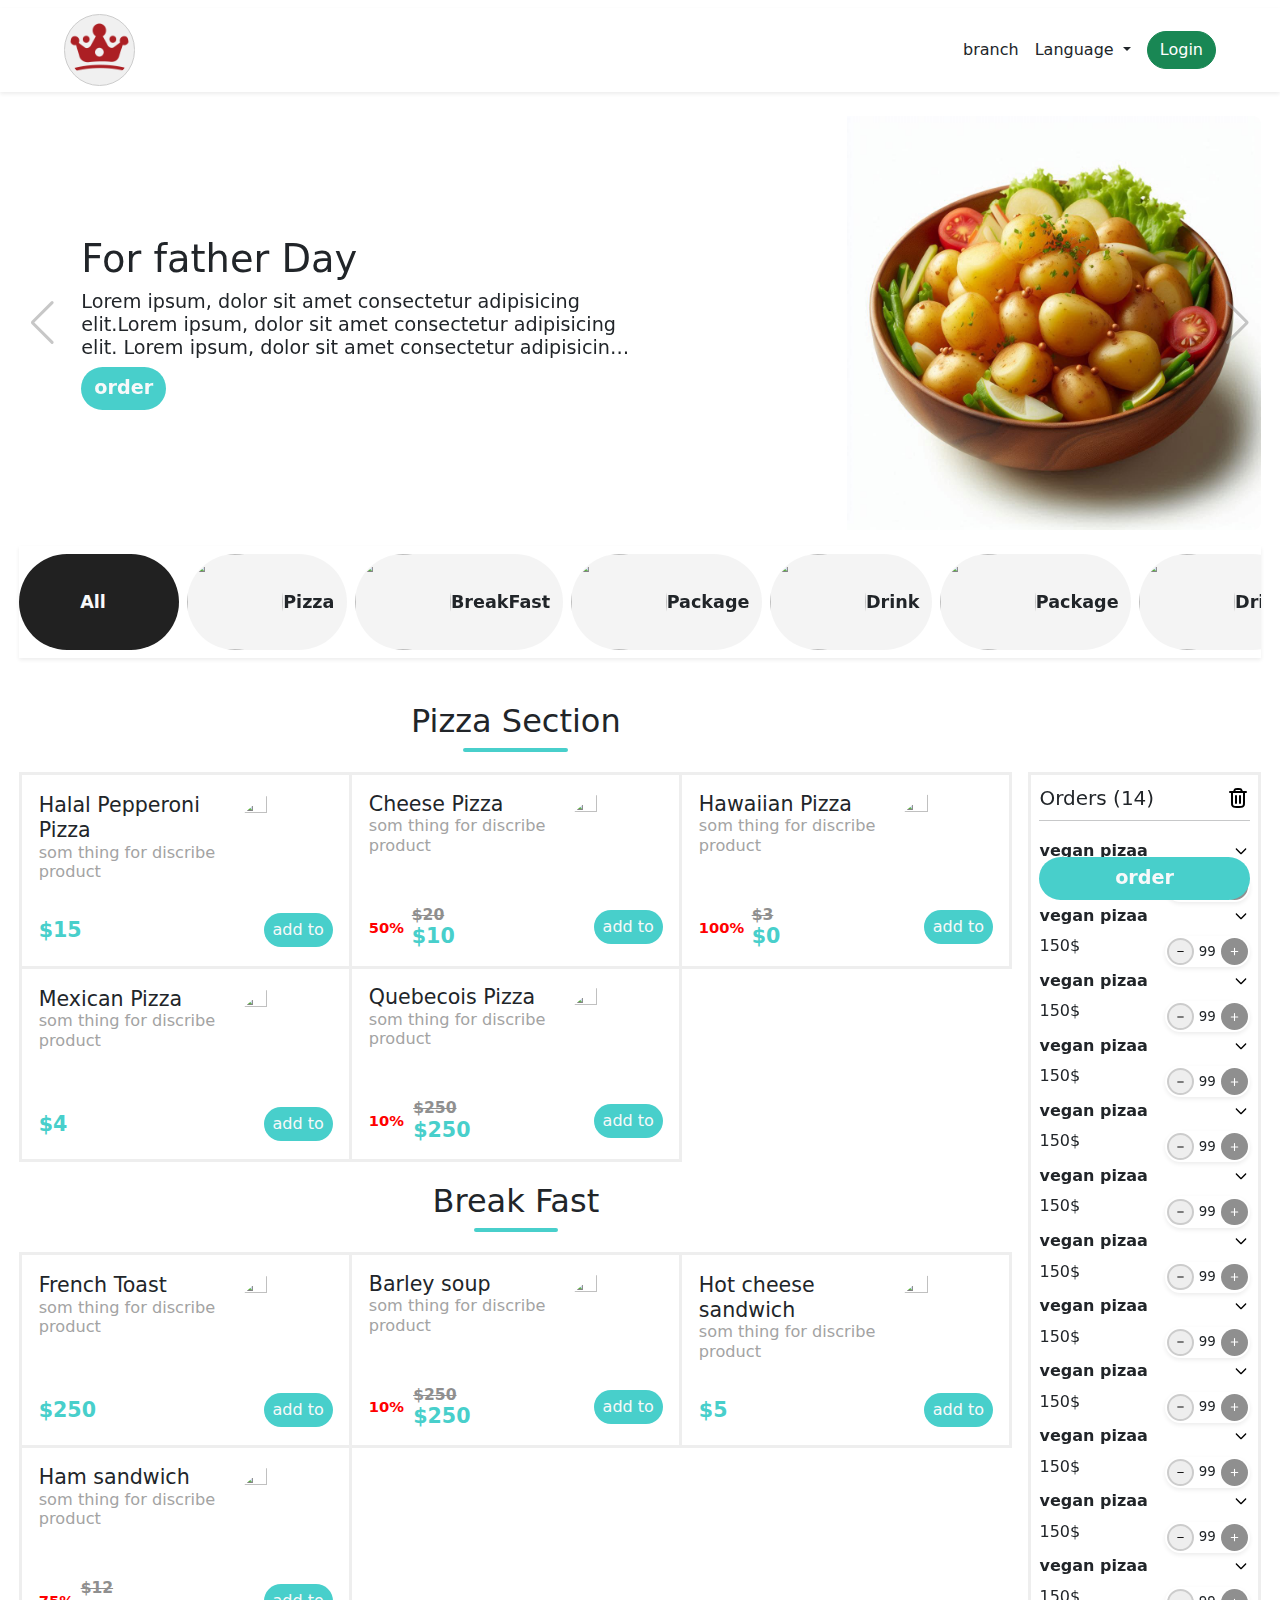
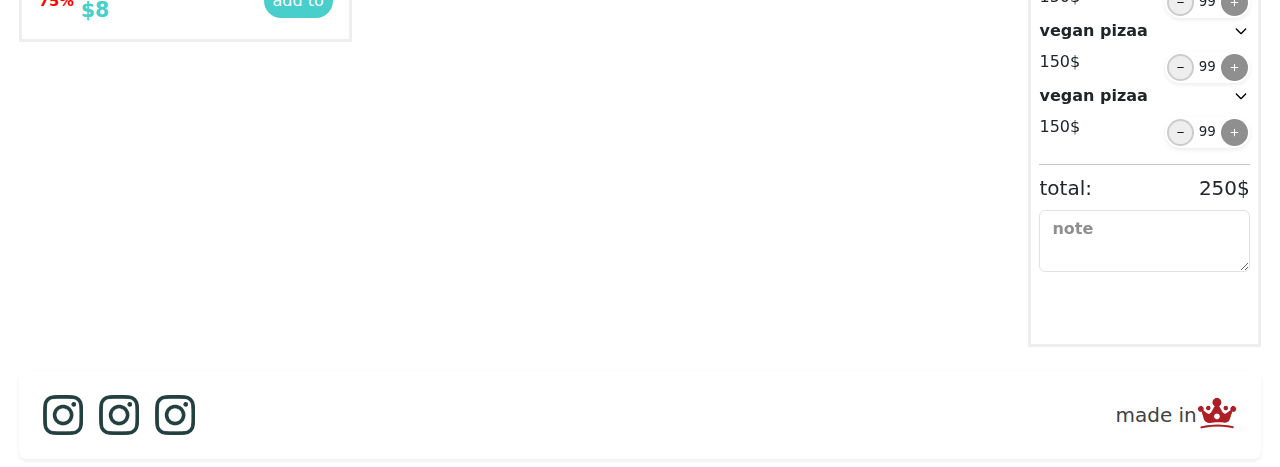
==== work space/website/home.html @ a905da54 "first commit" ====
<!DOCTYPE html>
<html lang="en">

<head>
  <meta charset="UTF-8">
  <meta name="viewport" content="width=device-width, initial-scale=1.0">
  <title>home</title>
  <link rel="stylesheet" href="../../asset/plugin/Bootstrap/bootstrap.css">
  <link rel="stylesheet" href="../../asset/plugin/swiper/swiper.css">
  <link rel="stylesheet" href="../../asset/style/general.css">
  <link rel="stylesheet" href="../../asset/style/website/home.css">
  <style>
  </style>
</head>

<body class="position-relative">
  <header id="navbar">
    <nav class="w-100 navbar   ">
      <div class="w-100 shadow-sm h-100 d-flex align-items-center justify-content-between navberpc ">
        <div class="d-flex align-items-center h-100 navControl">
          <div class="hamburger-btn h-100 pointer  align-items-center ">
            <svg viewBox="0 0 24 24" fill="none" xmlns="http://www.w3.org/2000/svg">
              <g id="Menu / Hamburger_MD">
                <path id="Vector" d="M5 17H19M5 12H19M5 7H19" stroke="#000000" stroke-width="2" stroke-linecap="round"
                  stroke-linejoin="round" />
              </g>
            </svg>
          </div>
          <div class="navLogo d-flex align-items-center ">
            <img src="../../asset/img/general/logoPng.png" alt="" class="pill h-100  p-1  pointer">
          </div>
        </div>
        <div class="nav-items d-flex align-items-center gap-3 ">
          <ul class="d-flex list-unstyled gap-3 p-0 m-0 nav-item-none-sm">
            <li class="pointer">branch</li>
            <div class="dropdown show">
              <a class="dropdown-toggle text-dark text-decoration-none" role="button" id="dropdownMenuLink"
                data-bs-toggle="dropdown" aria-haspopup="true" aria-expanded="false">
                Language
              </a>

              <div class="dropdown-menu dropdown-menu-end" aria-labelledby="dropdownMenuLink">
                <a class="dropdown-item" href="#">Action</a>
                <a class="dropdown-item" href="#">Another action</a>
                <a class="dropdown-item" href="#">Something else here</a>
              </div>
            </div>
          </ul>
          <ul class="d-flex list-unstyled gap-1 p-0 m-0 navlogin">
            <!-- <li class="btn btn-secondary">Login</li> -->
            <a href="Login.html" class="btn btn-success">Login</a>
          </ul>
        </div>
      </div>
      <div class="navbarMobileContainer ">

        <div class="navbarMobile px-3 pt-2">
          <div class="w-100 d-flex justify-content-between align-items-center">
            <h1 class="navbar-brand m-0">
              Kingweb
            </h1>
            <svg class="closeNavbarBtn" viewBox="0 0 1024 1024" xmlns="http://www.w3.org/2000/svg">
              <path fill="#000000"
                d="M195.2 195.2a64 64 0 0 1 90.496 0L512 421.504 738.304 195.2a64 64 0 0 1 90.496 90.496L602.496 512 828.8 738.304a64 64 0 0 1-90.496 90.496L512 602.496 285.696 828.8a64 64 0 0 1-90.496-90.496L421.504 512 195.2 285.696a64 64 0 0 1 0-90.496z" />
            </svg>
          </div>
          <ul class="list-group list-group-flush mt-4">
            <li class="list-group-item ps-0">Cras justo odio</li>
            <li class="list-group-item ps-0">Dapibus ac facilisis in</li>
            <li class="list-group-item ps-0">Morbi leo risus</li>
            <li class="list-group-item ps-0">Porta ac consectetur ac</li>
            <li class="list-group-item ps-0">Vestibulum at eros</li>
          </ul>
        </div>

      </div>
    </nav>
  </header>
  <div class="web-container">
    <div id="DeleteAllItem" class="modal fade DeleteAllItem " id="" tabindex="-1" role="dialog"
    aria-labelledby="exampleModalCenterTitle" aria-hidden="true">
    <div class="modal-dialog modal-dialog-centered" role="document">
      <div class="modal-content">
        <div class="modal-header">
          <h5 class="modal-title" id="exampleModalLongTitle">All item will delete</h5>

        </div>
        <div class="modal-body">
          there is no way to have item againe
        </div>
        <div class="modal-footer">
          <button type="button" class="btn btn-secondary cansel-BTn" data-bs-dismiss="modal">Close</button>
          <button type="button" class="btn btn-primary do-action-Btn">delete All</button>
        </div>
      </div>
    </div>
  </div>
  <div class="btn btn-main-color open-order text-light bold"   data-bs-toggle="collapse" data-bs-target="#orders-container" aria-expanded="false" aria-controls="orders-container">go to order</div>
  <section class="">
    <div class="swiper carousel-swiper mt-2 rounded-3 py-2 d-flex align-items-stretch" section-name="0">
      <div class="swiper-wrapper  align-items-center " >
        <div class="swiper-slide carousel-element d-flex justify-content-between rounded-3 overflow-hidden">
          <div class="w-50  fit-content my-auto carousel-info ">
            <h3 class="">For father Day</h3>
            <h5>Lorem ipsum, dolor sit amet consectetur adipisicing elit.Lorem ipsum, dolor sit amet consectetur adipisicing elit.
              Lorem ipsum, dolor sit amet consectetur adipisicing elit.
              Lorem ipsum, dolor sit amet consectetur adipisicing elit.
            </h5>
            <a href="#" class="btn btn-main-color text-light bold " style="border-radius: 100vw;">order</a>
          </div>
            <img src="../../asset/img/food/2.jfif" alt="" class="h-100 object-fit-cover ratio-1-1">
        </div>
        <div class="swiper-slide carousel-element rounded-3 overflow-hidden ">
          <a href="#" class="h-100 w-100">
            <img src="https://www.mcdonalds.com/content/dam/sites/de/nfl/feature-callout/20220825_NEU_FeatureCallout_McCafe_Praemien_sichern_1148x498.jpg" alt="" class="w-100 h-100 object-fit-cover">
          </a>
        </div>
        <div class="swiper-slide carousel-element rounded-3 overflow-hidden ">
          <a href="#" class="h-100 w-100">
            <img src="https://www.mcdonalds.com/content/dam/sites/de/nfl/feature-callout/20230330_McC_SH_FeatureCallout_Restaurant_1148x498.jpg" alt="" class="w-100 h-100 object-fit-cover">
          </a>
        </div>
    </div>
    <div class="swiper-button-prev"></div>
    <div class="swiper-button-next"></div>

    </div>
  </section>

  <section class="categury-swiper-container position-sticky top-0 shadow-sm">
    <div class="swiper categury-swiper mt-2 rounded-3 py-2 d-flex align-items-stretch">

      <div class="swiper-wrapper  align-items-center gap-2   " >
        
        <div class="swiper-slide all-cat cat-item d-flex align-items-center ">
          <a class="text-light" onclick="scrollToElement('#pizza-part')">All </a>
        </div>
        <div class="swiper-slide cat-item d-flex align-items-center " >
          <div class="cat-img  overflow-hidden ">
            <img src="https://lapetitepause.ca/media/Pizza.jpg" class="w-100 h-100 object-fit-cover" alt="">
          </div>
          <a class="fit-content-W" onclick="scrollToElement('#pizza-part')">Pizza</a>
        </div>
        <div class="swiper-slide cat-item d-flex align-items-center " >
          <div class="cat-img  overflow-hidden ">
            <img src="https://lapetitepause.ca/media/72f38a02-b83c-4ef0-95e5-4c0745d17cef.png" class="w-100 h-100 object-fit-cover" alt="">
          </div>
          <a class="fit-content-W" onclick="scrollToElement('#pizza-part')">BreakFast </a>
        </div>
        <div class="swiper-slide cat-item d-flex align-items-center " >
          <div class="cat-img  overflow-hidden ">
            <img src="https://lapetitepause.ca/media/bb929a41-d921-4ede-a1ca-5977ff70d71e.jpg" class="w-100 h-100 object-fit-cover" alt="">
          </div>
          <a class="fit-content-W" onclick="scrollToElement('#pizza-part')">Package</a>
        </div>
      <div class="swiper-slide cat-item d-flex align-items-center " >
        <div class="cat-img  overflow-hidden ">
          <img src="https://lapetitepause.ca/media/72f38a02-b83c-4ef0-95e5-4c0745d17cef.png" class="w-100 h-100 object-fit-cover" alt="">
        </div>
        <a class="fit-content-W" onclick="scrollToElement('#pizza-part')">Drink</a>
      </div>
      <div class="swiper-slide cat-item d-flex align-items-center " >
        <div class="cat-img  overflow-hidden ">
          <img src="https://lapetitepause.ca/media/bb929a41-d921-4ede-a1ca-5977ff70d71e.jpg" class="w-100 h-100 object-fit-cover" alt="">
        </div>
        <a class="fit-content-W" onclick="scrollToElement('#pizza-part')">Package</a>
      </div>

      <div class="swiper-slide cat-item d-flex align-items-center " >
        <div class="cat-img  overflow-hidden ">
          <img src="https://lapetitepause.ca/media/72f38a02-b83c-4ef0-95e5-4c0745d17cef.png" class="w-100 h-100 object-fit-cover" alt="">
        </div>
        <a class="fit-content-W" onclick="scrollToElement('#pizza-part')">Drink</a>
      </div>
      <div class="swiper-slide cat-item d-flex align-items-center " >
        <div class="cat-img  overflow-hidden ">
          <img src="https://lapetitepause.ca/media/bb929a41-d921-4ede-a1ca-5977ff70d71e.jpg" class="w-100 h-100 object-fit-cover" alt="">
        </div>
        <a class="fit-content-W" onclick="scrollToElement('#pizza-part')">Package</a>
      </div>
    <div class="swiper-slide cat-item d-flex align-items-center " >
      <div class="cat-img  overflow-hidden ">
        <img src="https://lapetitepause.ca/media/72f38a02-b83c-4ef0-95e5-4c0745d17cef.png" class="w-100 h-100 object-fit-cover" alt="">
      </div>
      <a class="fit-content-W" onclick="scrollToElement('#pizza-part')">Drink</a>
    </div>
    <div class="swiper-slide cat-item d-flex align-items-center " >
      <div class="cat-img  overflow-hidden ">
        <img src="https://lapetitepause.ca/media/bb929a41-d921-4ede-a1ca-5977ff70d71e.jpg" class="w-100 h-100 object-fit-cover" alt="">
      </div>
      <a class="fit-content-W" onclick="scrollToElement('#pizza-part')">BreakFast</a>
    </div>
    <div class="swiper-slide cat-item d-flex align-items-center " >
      <div class="cat-img  overflow-hidden ">
        <img src="https://lapetitepause.ca/media/Pizza.jpg" class="w-100 h-100 object-fit-cover" alt="">
      </div>
      <a class="fit-content-W" onclick="scrollToElement('#pizza-part')">Pizza</a>
    </div>
    <div class="swiper-slide cat-item d-flex align-items-center " >
      <div class="cat-img  overflow-hidden ">
        <img src="https://lapetitepause.ca/media/bb929a41-d921-4ede-a1ca-5977ff70d71e.jpg" class="w-100 h-100 object-fit-cover" alt="">
      </div>
      <a class="fit-content-W" onclick="scrollToElement('#pizza-part')">Package</a>
    </div>
    <div class="swiper-slide cat-item d-flex align-items-center " >
      <div class="cat-img  overflow-hidden ">
        <img src="https://lapetitepause.ca/media/Pizza.jpg" class="w-100 h-100 object-fit-cover" alt="">
      </div>
      <a class="fit-content-W" onclick="scrollToElement('#pizza-part')">Pizza</a>
    </div>

    </div>

    </div>
  </section>

  <main class="show-product-container mt-4">
    <div class="title-container text-center">
      <h2>Pizza Section</h2>
      <div class="title-line"></div>
    </div>
    <div class=" products-container  ">

      <div class="row  m-0 g-2 align-items-lg-stretch  mx-auto card-type2-container-row cat-target" section-name="1">
        <div class="col-12 col-md-6 col-lg-4 p-0 m-0 card-type2-container ">
          <div class="card-squer card-type2 h-100  font-parent fit-content">
            <div class="row ">
              <div class="col-8">
                <h4 class="card-name">Halal Pepperoni Pizza</h4>
                <h5 class="card-info ">som thing for discribe product</h5>
                <div class="card-star-container d-flex d-none">

                  <svg viewBox="0 0 24 24" fill="none" xmlns="http://www.w3.org/2000/svg">
                    <path
                      d="M11.2691 4.41115C11.5006 3.89177 11.6164 3.63208 11.7776 3.55211C11.9176 3.48263 12.082 3.48263 12.222 3.55211C12.3832 3.63208 12.499 3.89177 12.7305 4.41115L14.5745 8.54808C14.643 8.70162 14.6772 8.77839 14.7302 8.83718C14.777 8.8892 14.8343 8.93081 14.8982 8.95929C14.9705 8.99149 15.0541 9.00031 15.2213 9.01795L19.7256 9.49336C20.2911 9.55304 20.5738 9.58288 20.6997 9.71147C20.809 9.82316 20.8598 9.97956 20.837 10.1342C20.8108 10.3122 20.5996 10.5025 20.1772 10.8832L16.8125 13.9154C16.6877 14.0279 16.6252 14.0842 16.5857 14.1527C16.5507 14.2134 16.5288 14.2807 16.5215 14.3503C16.5132 14.429 16.5306 14.5112 16.5655 14.6757L17.5053 19.1064C17.6233 19.6627 17.6823 19.9408 17.5989 20.1002C17.5264 20.2388 17.3934 20.3354 17.2393 20.3615C17.0619 20.3915 16.8156 20.2495 16.323 19.9654L12.3995 17.7024C12.2539 17.6184 12.1811 17.5765 12.1037 17.56C12.0352 17.5455 11.9644 17.5455 11.8959 17.56C11.8185 17.5765 11.7457 17.6184 11.6001 17.7024L7.67662 19.9654C7.18404 20.2495 6.93775 20.3915 6.76034 20.3615C6.60623 20.3354 6.47319 20.2388 6.40075 20.1002C6.31736 19.9408 6.37635 19.6627 6.49434 19.1064L7.4341 14.6757C7.46898 14.5112 7.48642 14.429 7.47814 14.3503C7.47081 14.2807 7.44894 14.2134 7.41394 14.1527C7.37439 14.0842 7.31195 14.0279 7.18708 13.9154L3.82246 10.8832C3.40005 10.5025 3.18884 10.3122 3.16258 10.1342C3.13978 9.97956 3.19059 9.82316 3.29993 9.71147C3.42581 9.58288 3.70856 9.55304 4.27406 9.49336L8.77835 9.01795C8.94553 9.00031 9.02911 8.99149 9.10139 8.95929C9.16534 8.93081 9.2226 8.8892 9.26946 8.83718C9.32241 8.77839 9.35663 8.70162 9.42508 8.54808L11.2691 4.41115Z"
                      stroke="#FFB049" stroke-width="2" stroke-linecap="round" stroke-linejoin="round" />
                  </svg>
                  <h5>4.5</h5>
                </div>
              </div>
              <img src="https://lapetitepause.ca/media/PepperoniPizza01.jpg" class="  ratio-1-1 col-4" alt="">

            </div>
            <div class="d-flex justify-content-between">

              <div class="d-flex card-mark-container gap-3">
                <img src="../asset/svg/mark/vege1-01.svg" alt="">
                <img src="../asset/svg/mark/halal.svg" alt="">
              </div>
            </div>

            <div class="d-flex justify-content-between align-items-center mt-3">
              <div class="price-container">
                <h5 class="card-price bold">$15</h5>
              </div>
              <div class="add-to-order">
                <div class="nud-container d-flex  justify-content-around  align-self-end h-100 shadow-sm d-none   ">
                  <div class="nud-mines  "><img src="../../asset/svg/general/minus.svg" alt=""></div>
                  <div class="nud-num ">
                    <h5>3</h5>
                  </div>
                  <div class="nud-plus  "><img src="../../asset/svg/general/plus.svg" alt=""></div>
                </div>
                <h4 class="btn-main-color btn text-light px-2 py-1 rounded-main add-to-btn">add to</h4>
              </div>
            </div>

          </div>
        </div>
        <div class="col-12 col-md-6 col-lg-4 p-0 m-0 card-type2-container ">
          <div class="card-squer card-type2 h-100  font-parent fit-content">
            <div class="row  ">
              <div class="col-8">
                <h4 class="card-name">Cheese Pizza</h4>
                <h5 class="card-info ">som thing for discribe product</h5>
                <div class="card-star-container d-flex d-none">

                  <svg viewBox="0 0 24 24" fill="none" xmlns="http://www.w3.org/2000/svg">
                    <path
                      d="M11.2691 4.41115C11.5006 3.89177 11.6164 3.63208 11.7776 3.55211C11.9176 3.48263 12.082 3.48263 12.222 3.55211C12.3832 3.63208 12.499 3.89177 12.7305 4.41115L14.5745 8.54808C14.643 8.70162 14.6772 8.77839 14.7302 8.83718C14.777 8.8892 14.8343 8.93081 14.8982 8.95929C14.9705 8.99149 15.0541 9.00031 15.2213 9.01795L19.7256 9.49336C20.2911 9.55304 20.5738 9.58288 20.6997 9.71147C20.809 9.82316 20.8598 9.97956 20.837 10.1342C20.8108 10.3122 20.5996 10.5025 20.1772 10.8832L16.8125 13.9154C16.6877 14.0279 16.6252 14.0842 16.5857 14.1527C16.5507 14.2134 16.5288 14.2807 16.5215 14.3503C16.5132 14.429 16.5306 14.5112 16.5655 14.6757L17.5053 19.1064C17.6233 19.6627 17.6823 19.9408 17.5989 20.1002C17.5264 20.2388 17.3934 20.3354 17.2393 20.3615C17.0619 20.3915 16.8156 20.2495 16.323 19.9654L12.3995 17.7024C12.2539 17.6184 12.1811 17.5765 12.1037 17.56C12.0352 17.5455 11.9644 17.5455 11.8959 17.56C11.8185 17.5765 11.7457 17.6184 11.6001 17.7024L7.67662 19.9654C7.18404 20.2495 6.93775 20.3915 6.76034 20.3615C6.60623 20.3354 6.47319 20.2388 6.40075 20.1002C6.31736 19.9408 6.37635 19.6627 6.49434 19.1064L7.4341 14.6757C7.46898 14.5112 7.48642 14.429 7.47814 14.3503C7.47081 14.2807 7.44894 14.2134 7.41394 14.1527C7.37439 14.0842 7.31195 14.0279 7.18708 13.9154L3.82246 10.8832C3.40005 10.5025 3.18884 10.3122 3.16258 10.1342C3.13978 9.97956 3.19059 9.82316 3.29993 9.71147C3.42581 9.58288 3.70856 9.55304 4.27406 9.49336L8.77835 9.01795C8.94553 9.00031 9.02911 8.99149 9.10139 8.95929C9.16534 8.93081 9.2226 8.8892 9.26946 8.83718C9.32241 8.77839 9.35663 8.70162 9.42508 8.54808L11.2691 4.41115Z"
                      stroke="#FFB049" stroke-width="2" stroke-linecap="round" stroke-linejoin="round" />
                  </svg>
                  <h5>4.5</h5>
                </div>
              </div>
              <img src="https://lapetitepause.ca/media/CheesePizza01.jpg" class="  ratio-1-1 col-4" alt="">

            </div>
            <div class="d-flex justify-content-between">

              <div class="d-flex card-mark-container gap-3">
                <img src="../asset/svg/mark/vege1-01.svg" alt="">
                <img src="../asset/svg/mark/halal.svg" alt="">
              </div>
            </div>

            <div class="d-flex justify-content-between align-items-center mt-3">
              <div class="price-container offer-type2 d-flex align-items-center">
                <h5 class="card-price bold persent">50%</h5>
                <div>
                  <h5 class="card-price bold old-price">$20</h5>
                  <h5 class="card-price bold">$10</h5>
                </div>
              </div>
              <div class="add-to-order">
                <div class="nud-container d-flex  justify-content-around  align-self-end h-100 shadow-sm d-none   ">
                  <div class="nud-mines  "><img src="../../asset/svg/general/minus.svg" alt=""></div>
                  <div class="nud-num ">
                    <h5>3</h5>
                  </div>
                  <div class="nud-plus  "><img src="../../asset/svg/general/plus.svg" alt=""></div>
                </div>
                <h4 class="btn-main-color btn text-light px-2 py-1 rounded-main add-to-btn">add to</h4>
              </div>
            </div>

          </div>
        </div>
        <div class="col-12 col-md-6 col-lg-4 p-0 m-0 card-type2-container ">
          <div class="card-squer card-type2 h-100  font-parent fit-content">
            <div class="row  ">
              <div class="col-8">
                <h4 class="card-name">Hawaiian Pizza</h4>
                <h5 class="card-info ">som thing for discribe product</h5>
                <div class="card-star-container d-flex d-none">

                  <svg viewBox="0 0 24 24" fill="none" xmlns="http://www.w3.org/2000/svg">
                    <path
                      d="M11.2691 4.41115C11.5006 3.89177 11.6164 3.63208 11.7776 3.55211C11.9176 3.48263 12.082 3.48263 12.222 3.55211C12.3832 3.63208 12.499 3.89177 12.7305 4.41115L14.5745 8.54808C14.643 8.70162 14.6772 8.77839 14.7302 8.83718C14.777 8.8892 14.8343 8.93081 14.8982 8.95929C14.9705 8.99149 15.0541 9.00031 15.2213 9.01795L19.7256 9.49336C20.2911 9.55304 20.5738 9.58288 20.6997 9.71147C20.809 9.82316 20.8598 9.97956 20.837 10.1342C20.8108 10.3122 20.5996 10.5025 20.1772 10.8832L16.8125 13.9154C16.6877 14.0279 16.6252 14.0842 16.5857 14.1527C16.5507 14.2134 16.5288 14.2807 16.5215 14.3503C16.5132 14.429 16.5306 14.5112 16.5655 14.6757L17.5053 19.1064C17.6233 19.6627 17.6823 19.9408 17.5989 20.1002C17.5264 20.2388 17.3934 20.3354 17.2393 20.3615C17.0619 20.3915 16.8156 20.2495 16.323 19.9654L12.3995 17.7024C12.2539 17.6184 12.1811 17.5765 12.1037 17.56C12.0352 17.5455 11.9644 17.5455 11.8959 17.56C11.8185 17.5765 11.7457 17.6184 11.6001 17.7024L7.67662 19.9654C7.18404 20.2495 6.93775 20.3915 6.76034 20.3615C6.60623 20.3354 6.47319 20.2388 6.40075 20.1002C6.31736 19.9408 6.37635 19.6627 6.49434 19.1064L7.4341 14.6757C7.46898 14.5112 7.48642 14.429 7.47814 14.3503C7.47081 14.2807 7.44894 14.2134 7.41394 14.1527C7.37439 14.0842 7.31195 14.0279 7.18708 13.9154L3.82246 10.8832C3.40005 10.5025 3.18884 10.3122 3.16258 10.1342C3.13978 9.97956 3.19059 9.82316 3.29993 9.71147C3.42581 9.58288 3.70856 9.55304 4.27406 9.49336L8.77835 9.01795C8.94553 9.00031 9.02911 8.99149 9.10139 8.95929C9.16534 8.93081 9.2226 8.8892 9.26946 8.83718C9.32241 8.77839 9.35663 8.70162 9.42508 8.54808L11.2691 4.41115Z"
                      stroke="#FFB049" stroke-width="2" stroke-linecap="round" stroke-linejoin="round" />
                  </svg>
                  <h5>4.5</h5>
                </div>
              </div>
              <img src="https://lapetitepause.ca/media/HawaiianPizza01.jpg" class="  ratio-1-1 col-4" alt="">

            </div>
            <div class="d-flex justify-content-between">

              <div class="d-flex card-mark-container gap-3">
                <img src="../asset/svg/mark/vege1-01.svg" alt="">
                <img src="../asset/svg/mark/halal.svg" alt="">
              </div>
            </div>

            <div class="d-flex justify-content-between align-items-center mt-3">
              <div class="price-container offer-type2 d-flex align-items-center">
                <h5 class="card-price bold persent">100%</h5>
                <div>
                  <h5 class="card-price bold old-price">$3</h5>
                  <h5 class="card-price bold">$0</h5>
                </div>
              </div>
              <div class="add-to-order">
                <div class="nud-container d-flex  justify-content-around  align-self-end h-100 shadow-sm d-none   ">
                  <div class="nud-mines  "><img src="../../asset/svg/general/minus.svg" alt=""></div>
                  <div class="nud-num ">
                    <h5>3</h5>
                  </div>
                  <div class="nud-plus  "><img src="../../asset/svg/general/plus.svg" alt=""></div>
                </div>
                <h4 class="btn-main-color btn text-light px-2 py-1 rounded-main add-to-btn">add to</h4>
              </div>
            </div>

          </div>
        </div>
        <div class="col-12 col-md-6 col-lg-4 p-0 m-0 card-type2-container ">
          <div class="card-squer card-type2 h-100  font-parent fit-content">
            <div class="row  ">
              <div class="col-8">
                <h4 class="card-name">Mexican Pizza</h4>
                <h5 class="card-info ">som thing for discribe product</h5>
                <div class="card-star-container d-flex d-none">

                  <svg viewBox="0 0 24 24" fill="none" xmlns="http://www.w3.org/2000/svg">
                    <path
                      d="M11.2691 4.41115C11.5006 3.89177 11.6164 3.63208 11.7776 3.55211C11.9176 3.48263 12.082 3.48263 12.222 3.55211C12.3832 3.63208 12.499 3.89177 12.7305 4.41115L14.5745 8.54808C14.643 8.70162 14.6772 8.77839 14.7302 8.83718C14.777 8.8892 14.8343 8.93081 14.8982 8.95929C14.9705 8.99149 15.0541 9.00031 15.2213 9.01795L19.7256 9.49336C20.2911 9.55304 20.5738 9.58288 20.6997 9.71147C20.809 9.82316 20.8598 9.97956 20.837 10.1342C20.8108 10.3122 20.5996 10.5025 20.1772 10.8832L16.8125 13.9154C16.6877 14.0279 16.6252 14.0842 16.5857 14.1527C16.5507 14.2134 16.5288 14.2807 16.5215 14.3503C16.5132 14.429 16.5306 14.5112 16.5655 14.6757L17.5053 19.1064C17.6233 19.6627 17.6823 19.9408 17.5989 20.1002C17.5264 20.2388 17.3934 20.3354 17.2393 20.3615C17.0619 20.3915 16.8156 20.2495 16.323 19.9654L12.3995 17.7024C12.2539 17.6184 12.1811 17.5765 12.1037 17.56C12.0352 17.5455 11.9644 17.5455 11.8959 17.56C11.8185 17.5765 11.7457 17.6184 11.6001 17.7024L7.67662 19.9654C7.18404 20.2495 6.93775 20.3915 6.76034 20.3615C6.60623 20.3354 6.47319 20.2388 6.40075 20.1002C6.31736 19.9408 6.37635 19.6627 6.49434 19.1064L7.4341 14.6757C7.46898 14.5112 7.48642 14.429 7.47814 14.3503C7.47081 14.2807 7.44894 14.2134 7.41394 14.1527C7.37439 14.0842 7.31195 14.0279 7.18708 13.9154L3.82246 10.8832C3.40005 10.5025 3.18884 10.3122 3.16258 10.1342C3.13978 9.97956 3.19059 9.82316 3.29993 9.71147C3.42581 9.58288 3.70856 9.55304 4.27406 9.49336L8.77835 9.01795C8.94553 9.00031 9.02911 8.99149 9.10139 8.95929C9.16534 8.93081 9.2226 8.8892 9.26946 8.83718C9.32241 8.77839 9.35663 8.70162 9.42508 8.54808L11.2691 4.41115Z"
                      stroke="#FFB049" stroke-width="2" stroke-linecap="round" stroke-linejoin="round" />
                  </svg>
                  <h5>4.5</h5>
                </div>
              </div>
              <img src="https://lapetitepause.ca/media/MexicanPizza01.jpg" class="  ratio-1-1 col-4" alt="">

            </div>
            <div class="d-flex justify-content-between">

              <div class="d-flex card-mark-container gap-3">
                <img src="../asset/svg/mark/vege1-01.svg" alt="">
                <img src="../asset/svg/mark/halal.svg" alt="">
              </div>
            </div>

            <div class="d-flex justify-content-between align-items-center mt-3">
              <div class="price-container">
                <h5 class="card-price bold">$4</h5>
              </div>
              <div class="add-to-order">
                <div class="nud-container d-flex  justify-content-around  align-self-end h-100 shadow-sm d-none   ">
                  <div class="nud-mines  "><img src="../../asset/svg/general/minus.svg" alt=""></div>
                  <div class="nud-num ">
                    <h5>3</h5>
                  </div>
                  <div class="nud-plus  "><img src="../../asset/svg/general/plus.svg" alt=""></div>
                </div>
                <h4 class="btn-main-color btn text-light px-2 py-1 rounded-main add-to-btn">add to</h4>
              </div>
            </div>

          </div>
        </div>
        <div class="col-12 col-md-6 col-lg-4 p-0 m-0 card-type2-container ">
          <div class="card-squer card-type2 h-100  font-parent fit-content">
            <div class="row  ">
              <div class="col-8">
                <h4 class="card-name">Quebecois Pizza</h4>
                <h5 class="card-info ">som thing for discribe product</h5>
                <div class="card-star-container d-flex d-none">

                  <svg viewBox="0 0 24 24" fill="none" xmlns="http://www.w3.org/2000/svg">
                    <path
                      d="M11.2691 4.41115C11.5006 3.89177 11.6164 3.63208 11.7776 3.55211C11.9176 3.48263 12.082 3.48263 12.222 3.55211C12.3832 3.63208 12.499 3.89177 12.7305 4.41115L14.5745 8.54808C14.643 8.70162 14.6772 8.77839 14.7302 8.83718C14.777 8.8892 14.8343 8.93081 14.8982 8.95929C14.9705 8.99149 15.0541 9.00031 15.2213 9.01795L19.7256 9.49336C20.2911 9.55304 20.5738 9.58288 20.6997 9.71147C20.809 9.82316 20.8598 9.97956 20.837 10.1342C20.8108 10.3122 20.5996 10.5025 20.1772 10.8832L16.8125 13.9154C16.6877 14.0279 16.6252 14.0842 16.5857 14.1527C16.5507 14.2134 16.5288 14.2807 16.5215 14.3503C16.5132 14.429 16.5306 14.5112 16.5655 14.6757L17.5053 19.1064C17.6233 19.6627 17.6823 19.9408 17.5989 20.1002C17.5264 20.2388 17.3934 20.3354 17.2393 20.3615C17.0619 20.3915 16.8156 20.2495 16.323 19.9654L12.3995 17.7024C12.2539 17.6184 12.1811 17.5765 12.1037 17.56C12.0352 17.5455 11.9644 17.5455 11.8959 17.56C11.8185 17.5765 11.7457 17.6184 11.6001 17.7024L7.67662 19.9654C7.18404 20.2495 6.93775 20.3915 6.76034 20.3615C6.60623 20.3354 6.47319 20.2388 6.40075 20.1002C6.31736 19.9408 6.37635 19.6627 6.49434 19.1064L7.4341 14.6757C7.46898 14.5112 7.48642 14.429 7.47814 14.3503C7.47081 14.2807 7.44894 14.2134 7.41394 14.1527C7.37439 14.0842 7.31195 14.0279 7.18708 13.9154L3.82246 10.8832C3.40005 10.5025 3.18884 10.3122 3.16258 10.1342C3.13978 9.97956 3.19059 9.82316 3.29993 9.71147C3.42581 9.58288 3.70856 9.55304 4.27406 9.49336L8.77835 9.01795C8.94553 9.00031 9.02911 8.99149 9.10139 8.95929C9.16534 8.93081 9.2226 8.8892 9.26946 8.83718C9.32241 8.77839 9.35663 8.70162 9.42508 8.54808L11.2691 4.41115Z"
                      stroke="#FFB049" stroke-width="2" stroke-linecap="round" stroke-linejoin="round" />
                  </svg>
                  <h5>4.5</h5>
                </div>
              </div>
              <img src="https://lapetitepause.ca/media/Quebecer01.jpg" class="  ratio-1-1 col-4" alt="">

            </div>
            <div class="d-flex justify-content-between">

              <div class="d-flex card-mark-container gap-3">
                <img src="../asset/svg/mark/vege1-01.svg" alt="">
                <img src="../asset/svg/mark/halal.svg" alt="">
              </div>
            </div>

            <div class="d-flex justify-content-between align-items-center mt-3">
              <div class="price-container offer-type2 d-flex align-items-center">
                <h5 class="card-price bold persent">10%</h5>
                <div>
                  <h5 class="card-price bold old-price">$250</h5>
                  <h5 class="card-price bold">$250</h5>
                </div>
              </div>
              <div class="add-to-order">
                <div class="nud-container d-flex  justify-content-around  align-self-end h-100 shadow-sm d-none   ">
                  <div class="nud-mines  "><img src="../../asset/svg/general/minus.svg" alt=""></div>
                  <div class="nud-num ">
                    <h5>3</h5>
                  </div>
                  <div class="nud-plus  "><img src="../../asset/svg/general/plus.svg" alt=""></div>
                </div>
                <h4 class="btn-main-color btn text-light px-2 py-1 rounded-main add-to-btn">add to</h4>
              </div>
            </div>

          </div>
        </div>
      </div>      
      <div class="title-container text-center">
        <h2>Break Fast</h2>
        <div class="title-line"></div>
      </div>
      <div class="row  m-0 g-2 align-items-lg-stretch  mx-auto card-type2-container-row cat-target"  section-name="2">
        <div class="col-12 col-md-6 col-lg-4 p-0 m-0 card-type2-container ">
          <div class="card-squer card-type2 h-100  font-parent fit-content">
            <div class="row ">
              <div class="col-8">
                <h4 class="card-name">French Toast</h4>
                <h5 class="card-info ">som thing for discribe product</h5>
                <div class="card-star-container d-flex d-none">

                  <svg viewBox="0 0 24 24" fill="none" xmlns="http://www.w3.org/2000/svg">
                    <path
                      d="M11.2691 4.41115C11.5006 3.89177 11.6164 3.63208 11.7776 3.55211C11.9176 3.48263 12.082 3.48263 12.222 3.55211C12.3832 3.63208 12.499 3.89177 12.7305 4.41115L14.5745 8.54808C14.643 8.70162 14.6772 8.77839 14.7302 8.83718C14.777 8.8892 14.8343 8.93081 14.8982 8.95929C14.9705 8.99149 15.0541 9.00031 15.2213 9.01795L19.7256 9.49336C20.2911 9.55304 20.5738 9.58288 20.6997 9.71147C20.809 9.82316 20.8598 9.97956 20.837 10.1342C20.8108 10.3122 20.5996 10.5025 20.1772 10.8832L16.8125 13.9154C16.6877 14.0279 16.6252 14.0842 16.5857 14.1527C16.5507 14.2134 16.5288 14.2807 16.5215 14.3503C16.5132 14.429 16.5306 14.5112 16.5655 14.6757L17.5053 19.1064C17.6233 19.6627 17.6823 19.9408 17.5989 20.1002C17.5264 20.2388 17.3934 20.3354 17.2393 20.3615C17.0619 20.3915 16.8156 20.2495 16.323 19.9654L12.3995 17.7024C12.2539 17.6184 12.1811 17.5765 12.1037 17.56C12.0352 17.5455 11.9644 17.5455 11.8959 17.56C11.8185 17.5765 11.7457 17.6184 11.6001 17.7024L7.67662 19.9654C7.18404 20.2495 6.93775 20.3915 6.76034 20.3615C6.60623 20.3354 6.47319 20.2388 6.40075 20.1002C6.31736 19.9408 6.37635 19.6627 6.49434 19.1064L7.4341 14.6757C7.46898 14.5112 7.48642 14.429 7.47814 14.3503C7.47081 14.2807 7.44894 14.2134 7.41394 14.1527C7.37439 14.0842 7.31195 14.0279 7.18708 13.9154L3.82246 10.8832C3.40005 10.5025 3.18884 10.3122 3.16258 10.1342C3.13978 9.97956 3.19059 9.82316 3.29993 9.71147C3.42581 9.58288 3.70856 9.55304 4.27406 9.49336L8.77835 9.01795C8.94553 9.00031 9.02911 8.99149 9.10139 8.95929C9.16534 8.93081 9.2226 8.8892 9.26946 8.83718C9.32241 8.77839 9.35663 8.70162 9.42508 8.54808L11.2691 4.41115Z"
                      stroke="#FFB049" stroke-width="2" stroke-linecap="round" stroke-linejoin="round" />
                  </svg>
                  <h5>4.5</h5>
                </div>
              </div>
              <img src="https://lapetitepause.ca/media/320c9eec-8aef-4620-a1ae-3e43751a7ca6.png" class="  ratio-1-1 col-4" alt="">

            </div>
            <div class="d-flex justify-content-between">

              <div class="d-flex card-mark-container gap-3">
                <img src="../asset/svg/mark/vege1-01.svg" alt="">
                <img src="../asset/svg/mark/halal.svg" alt="">
              </div>
            </div>

            <div class="d-flex justify-content-between align-items-center mt-3">
              <div class="price-container">
                <h5 class="card-price bold">$250</h5>
              </div>
              <div class="add-to-order">
                <div class="nud-container d-flex  justify-content-around  align-self-end h-100 shadow-sm d-none   ">
                  <div class="nud-mines  "><img src="../../asset/svg/general/minus.svg" alt=""></div>
                  <div class="nud-num ">
                    <h5>3</h5>
                  </div>
                  <div class="nud-plus  "><img src="../../asset/svg/general/plus.svg" alt=""></div>
                </div>
                <h4 class="btn-main-color btn text-light px-2 py-1 rounded-main add-to-btn">add to</h4>
              </div>
            </div>

          </div>
        </div>
        <div class="col-12 col-md-6 col-lg-4 p-0 m-0 card-type2-container ">
          <div class="card-squer card-type2 h-100  font-parent fit-content">
            <div class="row  ">
              <div class="col-8">
                <h4 class="card-name">Barley soup</h4>
                <h5 class="card-info ">som thing for discribe product</h5>
                <div class="card-star-container d-flex d-none">

                  <svg viewBox="0 0 24 24" fill="none" xmlns="http://www.w3.org/2000/svg">
                    <path
                      d="M11.2691 4.41115C11.5006 3.89177 11.6164 3.63208 11.7776 3.55211C11.9176 3.48263 12.082 3.48263 12.222 3.55211C12.3832 3.63208 12.499 3.89177 12.7305 4.41115L14.5745 8.54808C14.643 8.70162 14.6772 8.77839 14.7302 8.83718C14.777 8.8892 14.8343 8.93081 14.8982 8.95929C14.9705 8.99149 15.0541 9.00031 15.2213 9.01795L19.7256 9.49336C20.2911 9.55304 20.5738 9.58288 20.6997 9.71147C20.809 9.82316 20.8598 9.97956 20.837 10.1342C20.8108 10.3122 20.5996 10.5025 20.1772 10.8832L16.8125 13.9154C16.6877 14.0279 16.6252 14.0842 16.5857 14.1527C16.5507 14.2134 16.5288 14.2807 16.5215 14.3503C16.5132 14.429 16.5306 14.5112 16.5655 14.6757L17.5053 19.1064C17.6233 19.6627 17.6823 19.9408 17.5989 20.1002C17.5264 20.2388 17.3934 20.3354 17.2393 20.3615C17.0619 20.3915 16.8156 20.2495 16.323 19.9654L12.3995 17.7024C12.2539 17.6184 12.1811 17.5765 12.1037 17.56C12.0352 17.5455 11.9644 17.5455 11.8959 17.56C11.8185 17.5765 11.7457 17.6184 11.6001 17.7024L7.67662 19.9654C7.18404 20.2495 6.93775 20.3915 6.76034 20.3615C6.60623 20.3354 6.47319 20.2388 6.40075 20.1002C6.31736 19.9408 6.37635 19.6627 6.49434 19.1064L7.4341 14.6757C7.46898 14.5112 7.48642 14.429 7.47814 14.3503C7.47081 14.2807 7.44894 14.2134 7.41394 14.1527C7.37439 14.0842 7.31195 14.0279 7.18708 13.9154L3.82246 10.8832C3.40005 10.5025 3.18884 10.3122 3.16258 10.1342C3.13978 9.97956 3.19059 9.82316 3.29993 9.71147C3.42581 9.58288 3.70856 9.55304 4.27406 9.49336L8.77835 9.01795C8.94553 9.00031 9.02911 8.99149 9.10139 8.95929C9.16534 8.93081 9.2226 8.8892 9.26946 8.83718C9.32241 8.77839 9.35663 8.70162 9.42508 8.54808L11.2691 4.41115Z"
                      stroke="#FFB049" stroke-width="2" stroke-linecap="round" stroke-linejoin="round" />
                  </svg>
                  <h5>4.5</h5>
                </div>
              </div>
              <img src="https://lapetitepause.ca/media/7b49ae22-4c39-4c15-a920-2992898a7451.png" class="  ratio-1-1 col-4" alt="">

            </div>
            <div class="d-flex justify-content-between">

              <div class="d-flex card-mark-container gap-3">
                <img src="../asset/svg/mark/vege1-01.svg" alt="">
                <img src="../asset/svg/mark/halal.svg" alt="">
              </div>
            </div>

            <div class="d-flex justify-content-between align-items-center mt-3">
              <div class="price-container offer-type2 d-flex align-items-center">
                <h5 class="card-price bold persent">10%</h5>
                <div>
                  <h5 class="card-price bold old-price">$250</h5>
                  <h5 class="card-price bold">$250</h5>
                </div>
              </div>
              <div class="add-to-order">
                <div class="nud-container d-flex  justify-content-around  align-self-end h-100 shadow-sm d-none   ">
                  <div class="nud-mines  "><img src="../../asset/svg/general/minus.svg" alt=""></div>
                  <div class="nud-num ">
                    <h5>3</h5>
                  </div>
                  <div class="nud-plus  "><img src="../../asset/svg/general/plus.svg" alt=""></div>
                </div>
                <h4 class="btn-main-color btn text-light px-2 py-1 rounded-main add-to-btn">add to</h4>
              </div>
            </div>

          </div>
        </div>
        <div class="col-12 col-md-6 col-lg-4 p-0 m-0 card-type2-container ">
          <div class="card-squer card-type2 h-100  font-parent fit-content">
            <div class="row  ">
              <div class="col-8">
                <h4 class="card-name">Hot cheese sandwich</h4>
                <h5 class="card-info ">som thing for discribe product</h5>
                <div class="card-star-container d-flex d-none">

                  <svg viewBox="0 0 24 24" fill="none" xmlns="http://www.w3.org/2000/svg">
                    <path
                      d="M11.2691 4.41115C11.5006 3.89177 11.6164 3.63208 11.7776 3.55211C11.9176 3.48263 12.082 3.48263 12.222 3.55211C12.3832 3.63208 12.499 3.89177 12.7305 4.41115L14.5745 8.54808C14.643 8.70162 14.6772 8.77839 14.7302 8.83718C14.777 8.8892 14.8343 8.93081 14.8982 8.95929C14.9705 8.99149 15.0541 9.00031 15.2213 9.01795L19.7256 9.49336C20.2911 9.55304 20.5738 9.58288 20.6997 9.71147C20.809 9.82316 20.8598 9.97956 20.837 10.1342C20.8108 10.3122 20.5996 10.5025 20.1772 10.8832L16.8125 13.9154C16.6877 14.0279 16.6252 14.0842 16.5857 14.1527C16.5507 14.2134 16.5288 14.2807 16.5215 14.3503C16.5132 14.429 16.5306 14.5112 16.5655 14.6757L17.5053 19.1064C17.6233 19.6627 17.6823 19.9408 17.5989 20.1002C17.5264 20.2388 17.3934 20.3354 17.2393 20.3615C17.0619 20.3915 16.8156 20.2495 16.323 19.9654L12.3995 17.7024C12.2539 17.6184 12.1811 17.5765 12.1037 17.56C12.0352 17.5455 11.9644 17.5455 11.8959 17.56C11.8185 17.5765 11.7457 17.6184 11.6001 17.7024L7.67662 19.9654C7.18404 20.2495 6.93775 20.3915 6.76034 20.3615C6.60623 20.3354 6.47319 20.2388 6.40075 20.1002C6.31736 19.9408 6.37635 19.6627 6.49434 19.1064L7.4341 14.6757C7.46898 14.5112 7.48642 14.429 7.47814 14.3503C7.47081 14.2807 7.44894 14.2134 7.41394 14.1527C7.37439 14.0842 7.31195 14.0279 7.18708 13.9154L3.82246 10.8832C3.40005 10.5025 3.18884 10.3122 3.16258 10.1342C3.13978 9.97956 3.19059 9.82316 3.29993 9.71147C3.42581 9.58288 3.70856 9.55304 4.27406 9.49336L8.77835 9.01795C8.94553 9.00031 9.02911 8.99149 9.10139 8.95929C9.16534 8.93081 9.2226 8.8892 9.26946 8.83718C9.32241 8.77839 9.35663 8.70162 9.42508 8.54808L11.2691 4.41115Z"
                      stroke="#FFB049" stroke-width="2" stroke-linecap="round" stroke-linejoin="round" />
                  </svg>
                  <h5>4.5</h5>
                </div>
              </div>
              <img src="https://lapetitepause.ca/media/f8e3b7e6-766e-46df-bb05-5a9b084f79a2.jpg" class="  ratio-1-1 col-4" alt="">

            </div>
            <div class="d-flex justify-content-between">

              <div class="d-flex card-mark-container gap-3">
                <img src="../asset/svg/mark/vege1-01.svg" alt="">
                <img src="../asset/svg/mark/halal.svg" alt="">
              </div>
            </div>

            <div class="d-flex justify-content-between align-items-center mt-3">
              <div class="price-container  d-flex align-items-center">
                <div>
                  <h5 class="card-price bold">$5</h5>
                </div>
              </div>
              <div class="add-to-order">
                <div class="nud-container d-flex  justify-content-around  align-self-end h-100 shadow-sm d-none   ">
                  <div class="nud-mines  "><img src="../../asset/svg/general/minus.svg" alt=""></div>
                  <div class="nud-num ">
                    <h5>3</h5>
                  </div>
                  <div class="nud-plus  "><img src="../../asset/svg/general/plus.svg" alt=""></div>
                </div>
                <h4 class="btn-main-color btn text-light px-2 py-1 rounded-main add-to-btn">add to</h4>
              </div>
            </div>

          </div>
        </div>
        <div class="col-12 col-md-6 col-lg-4 p-0 m-0 card-type2-container ">
          <div class="card-squer card-type2 h-100  font-parent fit-content">
            <div class="row  ">
              <div class="col-8">
                <h4 class="card-name">Ham sandwich</h4>
                <h5 class="card-info ">som thing for discribe product</h5>
                <div class="card-star-container d-flex d-none">

                  <svg viewBox="0 0 24 24" fill="none" xmlns="http://www.w3.org/2000/svg">
                    <path
                      d="M11.2691 4.41115C11.5006 3.89177 11.6164 3.63208 11.7776 3.55211C11.9176 3.48263 12.082 3.48263 12.222 3.55211C12.3832 3.63208 12.499 3.89177 12.7305 4.41115L14.5745 8.54808C14.643 8.70162 14.6772 8.77839 14.7302 8.83718C14.777 8.8892 14.8343 8.93081 14.8982 8.95929C14.9705 8.99149 15.0541 9.00031 15.2213 9.01795L19.7256 9.49336C20.2911 9.55304 20.5738 9.58288 20.6997 9.71147C20.809 9.82316 20.8598 9.97956 20.837 10.1342C20.8108 10.3122 20.5996 10.5025 20.1772 10.8832L16.8125 13.9154C16.6877 14.0279 16.6252 14.0842 16.5857 14.1527C16.5507 14.2134 16.5288 14.2807 16.5215 14.3503C16.5132 14.429 16.5306 14.5112 16.5655 14.6757L17.5053 19.1064C17.6233 19.6627 17.6823 19.9408 17.5989 20.1002C17.5264 20.2388 17.3934 20.3354 17.2393 20.3615C17.0619 20.3915 16.8156 20.2495 16.323 19.9654L12.3995 17.7024C12.2539 17.6184 12.1811 17.5765 12.1037 17.56C12.0352 17.5455 11.9644 17.5455 11.8959 17.56C11.8185 17.5765 11.7457 17.6184 11.6001 17.7024L7.67662 19.9654C7.18404 20.2495 6.93775 20.3915 6.76034 20.3615C6.60623 20.3354 6.47319 20.2388 6.40075 20.1002C6.31736 19.9408 6.37635 19.6627 6.49434 19.1064L7.4341 14.6757C7.46898 14.5112 7.48642 14.429 7.47814 14.3503C7.47081 14.2807 7.44894 14.2134 7.41394 14.1527C7.37439 14.0842 7.31195 14.0279 7.18708 13.9154L3.82246 10.8832C3.40005 10.5025 3.18884 10.3122 3.16258 10.1342C3.13978 9.97956 3.19059 9.82316 3.29993 9.71147C3.42581 9.58288 3.70856 9.55304 4.27406 9.49336L8.77835 9.01795C8.94553 9.00031 9.02911 8.99149 9.10139 8.95929C9.16534 8.93081 9.2226 8.8892 9.26946 8.83718C9.32241 8.77839 9.35663 8.70162 9.42508 8.54808L11.2691 4.41115Z"
                      stroke="#FFB049" stroke-width="2" stroke-linecap="round" stroke-linejoin="round" />
                  </svg>
                  <h5>4.5</h5>
                </div>
              </div>
              <img src="https://lapetitepause.ca/media/3f59b591-2c48-4161-9147-438454a5985d.png" class="  ratio-1-1 col-4" alt="">

            </div>
            <div class="d-flex justify-content-between">

              <div class="d-flex card-mark-container gap-3">
                <img src="../asset/svg/mark/vege1-01.svg" alt="">
                <img src="../asset/svg/mark/halal.svg" alt="">
              </div>
            </div>

            <div class="d-flex justify-content-between align-items-center mt-3">
              <div class="price-container offer-type2 d-flex align-items-center">
                <h5 class="card-price bold persent">75%</h5>
                <div>
                  <h5 class="card-price bold old-price">$12</h5>
                  <h5 class="card-price bold">$8</h5>
                </div>
              </div>
              <div class="add-to-order">
                <div class="nud-container d-flex  justify-content-around  align-self-end h-100 shadow-sm d-none   ">
                  <div class="nud-mines  "><img src="../../asset/svg/general/minus.svg" alt=""></div>
                  <div class="nud-num ">
                    <h5>3</h5>
                  </div>
                  <div class="nud-plus  "><img src="../../asset/svg/general/plus.svg" alt=""></div>
                </div>
                <h4 class="btn-main-color btn text-light px-2 py-1 rounded-main add-to-btn">add to</h4>
              </div>
            </div>

          </div>
        </div>
      </div>

    </div>
    <div class="orders-container  ps-3 pt-0 position-sticky top-0" id="orders-container">
      <div class="order-container position-sticky   p-2 pt-0">
        <div class="order-box-controler">
          <img src="../../asset/svg/general/arrow-sm-left-svgrepo-com.svg" alt=""   data-bs-toggle="collapse" data-bs-target="#orders-container" aria-expanded="false" aria-controls="orders-container">
        </div>

        <div class="d-flex justify-content-between  align-items-center">
          <h5 id="order-title" class="order-title font-md m-0">Orders <span></span></h5>
          <img src="../../asset/svg/general/trash-svgrepo-com.svg" alt="" class="deletAllItem">
        </div>
        <hr>

        <ul class="list-unstyled accordion" id="accordionPanelsStayOpenExample">
          <li class="order-Item accordion-item border-0 border-bottom-1  ">
            <div class="accordion-header">

              <div class="d-flex justify-content-between align-items-center mb-2">
                <h6 class="m-0 font-sm"> <strong>vegan pizaa</strong> </h6>
                <button class="btn show-sub-toping  p-0" data-bs-toggle="collapse"
                  data-bs-target="#panelsStayOpen-collapse2" aria-expanded="true"
                  aria-controls="panelsStayOpen-collapseOne">
                  <svg viewBox="0 0 24 24" fill="none">
                    <path fill-rule="evenodd" clip-rule="evenodd"
                      d="M4.29289 8.29289C4.68342 7.90237 5.31658 7.90237 5.70711 8.29289L12 14.5858L18.2929 8.29289C18.6834 7.90237 19.3166 7.90237 19.7071 8.29289C20.0976 8.68342 20.0976 9.31658 19.7071 9.70711L12.7071 16.7071C12.3166 17.0976 11.6834 17.0976 11.2929 16.7071L4.29289 9.70711C3.90237 9.31658 3.90237 8.68342 4.29289 8.29289Z"
                      fill="#000000" />
                  </svg>
                </button>
              </div>
              <div class="d-flex justify-content-between">
                <h6 class="font-sm">150$</h6>
                <div class="nud-container d-flex  justify-content-around  align-self-end  shadow-sm   ">
                  <div class="nud-mines  "><img src="../../asset/svg/general/minus.svg" alt=""></div>
                  <div class="nud-num ">
                    <h5>99</h5>
                  </div>
                  <div class="nud-plus  "><img src="../../asset/svg/general/plus.svg" alt=""></div>

                </div>
              </div>
            </div>
            <div id="panelsStayOpen-collapse2" class="accordion-collapse collapse ">
              <div class="accordion-body   p-1 ">
                <ul class="list-group p-0 ">
                  <li class="list-group-item  font-sm border-start-0 border-end-0 rounded-0">Cras justo odio</li>
                  <li class="list-group-item  font-sm border-start-0 border-end-0 rounded-0">Dapibus ac facilisis in
                  </li>
                  <li class="list-group-item  font-sm border-start-0 border-end-0 rounded-0">Morbi leo risus</li>
                  <li class="list-group-item  font-sm border-start-0 border-end-0 rounded-0">Porta ac consectetur ac
                  </li>
                  <li class="list-group-item  font-sm border-start-0 border-end-0 border-bottom-0 rounded-0">Vestibulum
                    at eros</li>
                </ul>
              </div>
            </div>


          </li>
          <li class="order-Item accordion-item border-0 border-bottom-1 ">
            <div class="accordion-header ">

              <div class="d-flex justify-content-between align-items-center mb-2">
                <h6 class="m-0 font-sm"> <strong>vegan pizaa</strong> </h6>
                <button class="btn show-sub-toping  p-0" data-bs-toggle="collapse"
                  data-bs-target="#panelsStayOpen-collapse3" aria-expanded="true"
                  aria-controls="panelsStayOpen-collapseOne">
                  <svg viewBox="0 0 24 24" fill="none">
                    <path fill-rule="evenodd" clip-rule="evenodd"
                      d="M4.29289 8.29289C4.68342 7.90237 5.31658 7.90237 5.70711 8.29289L12 14.5858L18.2929 8.29289C18.6834 7.90237 19.3166 7.90237 19.7071 8.29289C20.0976 8.68342 20.0976 9.31658 19.7071 9.70711L12.7071 16.7071C12.3166 17.0976 11.6834 17.0976 11.2929 16.7071L4.29289 9.70711C3.90237 9.31658 3.90237 8.68342 4.29289 8.29289Z"
                      fill="#000000" />
                  </svg>
                </button>
              </div>
              <div class="d-flex justify-content-between">
                <h6 class="font-sm">150$</h6>
                <div class="nud-container d-flex  justify-content-around  align-self-end  shadow-sm   ">
                  <div class="nud-mines  "><img src="../../asset/svg/general/minus.svg" alt=""></div>
                  <div class="nud-num ">
                    <h5>99</h5>
                  </div>
                  <div class="nud-plus  "><img src="../../asset/svg/general/plus.svg" alt=""></div>

                </div>
              </div>
            </div>
            <div id="panelsStayOpen-collapse3" class="accordion-collapse collapse ">
              <div class="accordion-body   p-1 ">
                <ul class="list-group p-0 ">
                  <li class="list-group-item  font-sm border-start-0 border-end-0 rounded-0">Cras justo odio</li>
                  <li class="list-group-item  font-sm border-start-0 border-end-0 rounded-0">Dapibus ac facilisis in
                  </li>
                  <li class="list-group-item  font-sm border-start-0 border-end-0 rounded-0">Morbi leo risus</li>
                  <li class="list-group-item  font-sm border-start-0 border-end-0 rounded-0">Porta ac consectetur ac
                  </li>
                  <li class="list-group-item  font-sm border-start-0 border-end-0 border-bottom-0 rounded-0">Vestibulum
                    at eros</li>
                </ul>
              </div>
            </div>


          </li>
          <li class="order-Item accordion-item border-0 border-bottom-1  ">
            <div class="accordion-header">

              <div class="d-flex justify-content-between align-items-center mb-2">
                <h6 class="m-0 font-sm"> <strong>vegan pizaa</strong> </h6>
                <button class="btn show-sub-toping  p-0" data-bs-toggle="collapse"
                  data-bs-target="#panelsStayOpen-collapse2" aria-expanded="true"
                  aria-controls="panelsStayOpen-collapseOne">
                  <svg viewBox="0 0 24 24" fill="none">
                    <path fill-rule="evenodd" clip-rule="evenodd"
                      d="M4.29289 8.29289C4.68342 7.90237 5.31658 7.90237 5.70711 8.29289L12 14.5858L18.2929 8.29289C18.6834 7.90237 19.3166 7.90237 19.7071 8.29289C20.0976 8.68342 20.0976 9.31658 19.7071 9.70711L12.7071 16.7071C12.3166 17.0976 11.6834 17.0976 11.2929 16.7071L4.29289 9.70711C3.90237 9.31658 3.90237 8.68342 4.29289 8.29289Z"
                      fill="#000000" />
                  </svg>
                </button>
              </div>
              <div class="d-flex justify-content-between">
                <h6 class="font-sm">150$</h6>
                <div class="nud-container d-flex  justify-content-around  align-self-end  shadow-sm   ">
                  <div class="nud-mines  "><img src="../../asset/svg/general/minus.svg" alt=""></div>
                  <div class="nud-num ">
                    <h5>99</h5>
                  </div>
                  <div class="nud-plus  "><img src="../../asset/svg/general/plus.svg" alt=""></div>

                </div>
              </div>
            </div>
            <div id="panelsStayOpen-collapse2" class="accordion-collapse collapse ">
              <div class="accordion-body   p-1 ">
                <ul class="list-group p-0 ">
                  <li class="list-group-item  font-sm border-start-0 border-end-0 rounded-0">Cras justo odio</li>
                  <li class="list-group-item  font-sm border-start-0 border-end-0 rounded-0">Dapibus ac facilisis in
                  </li>
                  <li class="list-group-item  font-sm border-start-0 border-end-0 rounded-0">Morbi leo risus</li>
                  <li class="list-group-item  font-sm border-start-0 border-end-0 rounded-0">Porta ac consectetur ac
                  </li>
                  <li class="list-group-item  font-sm border-start-0 border-end-0 border-bottom-0 rounded-0">Vestibulum
                    at eros</li>
                </ul>
              </div>
            </div>


          </li>
          <li class="order-Item accordion-item border-0 border-bottom-1 ">
            <div class="accordion-header ">

              <div class="d-flex justify-content-between align-items-center mb-2">
                <h6 class="m-0 font-sm"> <strong>vegan pizaa</strong> </h6>
                <button class="btn show-sub-toping  p-0" data-bs-toggle="collapse"
                  data-bs-target="#panelsStayOpen-collapse3" aria-expanded="true"
                  aria-controls="panelsStayOpen-collapseOne">
                  <svg viewBox="0 0 24 24" fill="none">
                    <path fill-rule="evenodd" clip-rule="evenodd"
                      d="M4.29289 8.29289C4.68342 7.90237 5.31658 7.90237 5.70711 8.29289L12 14.5858L18.2929 8.29289C18.6834 7.90237 19.3166 7.90237 19.7071 8.29289C20.0976 8.68342 20.0976 9.31658 19.7071 9.70711L12.7071 16.7071C12.3166 17.0976 11.6834 17.0976 11.2929 16.7071L4.29289 9.70711C3.90237 9.31658 3.90237 8.68342 4.29289 8.29289Z"
                      fill="#000000" />
                  </svg>
                </button>
              </div>
              <div class="d-flex justify-content-between">
                <h6 class="font-sm">150$</h6>
                <div class="nud-container d-flex  justify-content-around  align-self-end  shadow-sm   ">
                  <div class="nud-mines  "><img src="../../asset/svg/general/minus.svg" alt=""></div>
                  <div class="nud-num ">
                    <h5>99</h5>
                  </div>
                  <div class="nud-plus  "><img src="../../asset/svg/general/plus.svg" alt=""></div>

                </div>
              </div>
            </div>
            <div id="panelsStayOpen-collapse3" class="accordion-collapse collapse ">
              <div class="accordion-body   p-1 ">
                <ul class="list-group p-0 ">
                  <li class="list-group-item  font-sm border-start-0 border-end-0 rounded-0">Cras justo odio</li>
                  <li class="list-group-item  font-sm border-start-0 border-end-0 rounded-0">Dapibus ac facilisis in
                  </li>
                  <li class="list-group-item  font-sm border-start-0 border-end-0 rounded-0">Morbi leo risus</li>
                  <li class="list-group-item  font-sm border-start-0 border-end-0 rounded-0">Porta ac consectetur ac
                  </li>
                  <li class="list-group-item  font-sm border-start-0 border-end-0 border-bottom-0 rounded-0">Vestibulum
                    at eros</li>
                </ul>
              </div>
            </div>


          </li>
          <li class="order-Item accordion-item border-0 border-bottom-1  ">
            <div class="accordion-header">

              <div class="d-flex justify-content-between align-items-center mb-2">
                <h6 class="m-0 font-sm"> <strong>vegan pizaa</strong> </h6>
                <button class="btn show-sub-toping  p-0" data-bs-toggle="collapse"
                  data-bs-target="#panelsStayOpen-collapse2" aria-expanded="true"
                  aria-controls="panelsStayOpen-collapseOne">
                  <svg viewBox="0 0 24 24" fill="none">
                    <path fill-rule="evenodd" clip-rule="evenodd"
                      d="M4.29289 8.29289C4.68342 7.90237 5.31658 7.90237 5.70711 8.29289L12 14.5858L18.2929 8.29289C18.6834 7.90237 19.3166 7.90237 19.7071 8.29289C20.0976 8.68342 20.0976 9.31658 19.7071 9.70711L12.7071 16.7071C12.3166 17.0976 11.6834 17.0976 11.2929 16.7071L4.29289 9.70711C3.90237 9.31658 3.90237 8.68342 4.29289 8.29289Z"
                      fill="#000000" />
                  </svg>
                </button>
              </div>
              <div class="d-flex justify-content-between">
                <h6 class="font-sm">150$</h6>
                <div class="nud-container d-flex  justify-content-around  align-self-end  shadow-sm   ">
                  <div class="nud-mines  "><img src="../../asset/svg/general/minus.svg" alt=""></div>
                  <div class="nud-num ">
                    <h5>99</h5>
                  </div>
                  <div class="nud-plus  "><img src="../../asset/svg/general/plus.svg" alt=""></div>

                </div>
              </div>
            </div>
            <div id="panelsStayOpen-collapse2" class="accordion-collapse collapse ">
              <div class="accordion-body   p-1 ">
                <ul class="list-group p-0 ">
                  <li class="list-group-item  font-sm border-start-0 border-end-0 rounded-0">Cras justo odio</li>
                  <li class="list-group-item  font-sm border-start-0 border-end-0 rounded-0">Dapibus ac facilisis in
                  </li>
                  <li class="list-group-item  font-sm border-start-0 border-end-0 rounded-0">Morbi leo risus</li>
                  <li class="list-group-item  font-sm border-start-0 border-end-0 rounded-0">Porta ac consectetur ac
                  </li>
                  <li class="list-group-item  font-sm border-start-0 border-end-0 border-bottom-0 rounded-0">Vestibulum
                    at eros</li>
                </ul>
              </div>
            </div>


          </li>
          <li class="order-Item accordion-item border-0 border-bottom-1 ">
            <div class="accordion-header ">

              <div class="d-flex justify-content-between align-items-center mb-2">
                <h6 class="m-0 font-sm"> <strong>vegan pizaa</strong> </h6>
                <button class="btn show-sub-toping  p-0" data-bs-toggle="collapse"
                  data-bs-target="#panelsStayOpen-collapse3" aria-expanded="true"
                  aria-controls="panelsStayOpen-collapseOne">
                  <svg viewBox="0 0 24 24" fill="none">
                    <path fill-rule="evenodd" clip-rule="evenodd"
                      d="M4.29289 8.29289C4.68342 7.90237 5.31658 7.90237 5.70711 8.29289L12 14.5858L18.2929 8.29289C18.6834 7.90237 19.3166 7.90237 19.7071 8.29289C20.0976 8.68342 20.0976 9.31658 19.7071 9.70711L12.7071 16.7071C12.3166 17.0976 11.6834 17.0976 11.2929 16.7071L4.29289 9.70711C3.90237 9.31658 3.90237 8.68342 4.29289 8.29289Z"
                      fill="#000000" />
                  </svg>
                </button>
              </div>
              <div class="d-flex justify-content-between">
                <h6 class="font-sm">150$</h6>
                <div class="nud-container d-flex  justify-content-around  align-self-end  shadow-sm   ">
                  <div class="nud-mines  "><img src="../../asset/svg/general/minus.svg" alt=""></div>
                  <div class="nud-num ">
                    <h5>99</h5>
                  </div>
                  <div class="nud-plus  "><img src="../../asset/svg/general/plus.svg" alt=""></div>

                </div>
              </div>
            </div>
            <div id="panelsStayOpen-collapse3" class="accordion-collapse collapse ">
              <div class="accordion-body   p-1 ">
                <ul class="list-group p-0 ">
                  <li class="list-group-item  font-sm border-start-0 border-end-0 rounded-0">Cras justo odio</li>
                  <li class="list-group-item  font-sm border-start-0 border-end-0 rounded-0">Dapibus ac facilisis in
                  </li>
                  <li class="list-group-item  font-sm border-start-0 border-end-0 rounded-0">Morbi leo risus</li>
                  <li class="list-group-item  font-sm border-start-0 border-end-0 rounded-0">Porta ac consectetur ac
                  </li>
                  <li class="list-group-item  font-sm border-start-0 border-end-0 border-bottom-0 rounded-0">Vestibulum
                    at eros</li>
                </ul>
              </div>
            </div>


          </li>
          <li class="order-Item accordion-item border-0 border-bottom-1  ">
            <div class="accordion-header">

              <div class="d-flex justify-content-between align-items-center mb-2">
                <h6 class="m-0 font-sm"> <strong>vegan pizaa</strong> </h6>
                <button class="btn show-sub-toping  p-0" data-bs-toggle="collapse"
                  data-bs-target="#panelsStayOpen-collapse2" aria-expanded="true"
                  aria-controls="panelsStayOpen-collapseOne">
                  <svg viewBox="0 0 24 24" fill="none">
                    <path fill-rule="evenodd" clip-rule="evenodd"
                      d="M4.29289 8.29289C4.68342 7.90237 5.31658 7.90237 5.70711 8.29289L12 14.5858L18.2929 8.29289C18.6834 7.90237 19.3166 7.90237 19.7071 8.29289C20.0976 8.68342 20.0976 9.31658 19.7071 9.70711L12.7071 16.7071C12.3166 17.0976 11.6834 17.0976 11.2929 16.7071L4.29289 9.70711C3.90237 9.31658 3.90237 8.68342 4.29289 8.29289Z"
                      fill="#000000" />
                  </svg>
                </button>
              </div>
              <div class="d-flex justify-content-between">
                <h6 class="font-sm">150$</h6>
                <div class="nud-container d-flex  justify-content-around  align-self-end  shadow-sm   ">
                  <div class="nud-mines  "><img src="../../asset/svg/general/minus.svg" alt=""></div>
                  <div class="nud-num ">
                    <h5>99</h5>
                  </div>
                  <div class="nud-plus  "><img src="../../asset/svg/general/plus.svg" alt=""></div>

                </div>
              </div>
            </div>
            <div id="panelsStayOpen-collapse2" class="accordion-collapse collapse ">
              <div class="accordion-body   p-1 ">
                <ul class="list-group p-0 ">
                  <li class="list-group-item  font-sm border-start-0 border-end-0 rounded-0">Cras justo odio</li>
                  <li class="list-group-item  font-sm border-start-0 border-end-0 rounded-0">Dapibus ac facilisis in
                  </li>
                  <li class="list-group-item  font-sm border-start-0 border-end-0 rounded-0">Morbi leo risus</li>
                  <li class="list-group-item  font-sm border-start-0 border-end-0 rounded-0">Porta ac consectetur ac
                  </li>
                  <li class="list-group-item  font-sm border-start-0 border-end-0 border-bottom-0 rounded-0">Vestibulum
                    at eros</li>
                </ul>
              </div>
            </div>


          </li>
          <li class="order-Item accordion-item border-0 border-bottom-1 ">
            <div class="accordion-header ">

              <div class="d-flex justify-content-between align-items-center mb-2">
                <h6 class="m-0 font-sm"> <strong>vegan pizaa</strong> </h6>
                <button class="btn show-sub-toping  p-0" data-bs-toggle="collapse"
                  data-bs-target="#panelsStayOpen-collapse3" aria-expanded="true"
                  aria-controls="panelsStayOpen-collapseOne">
                  <svg viewBox="0 0 24 24" fill="none">
                    <path fill-rule="evenodd" clip-rule="evenodd"
                      d="M4.29289 8.29289C4.68342 7.90237 5.31658 7.90237 5.70711 8.29289L12 14.5858L18.2929 8.29289C18.6834 7.90237 19.3166 7.90237 19.7071 8.29289C20.0976 8.68342 20.0976 9.31658 19.7071 9.70711L12.7071 16.7071C12.3166 17.0976 11.6834 17.0976 11.2929 16.7071L4.29289 9.70711C3.90237 9.31658 3.90237 8.68342 4.29289 8.29289Z"
                      fill="#000000" />
                  </svg>
                </button>
              </div>
              <div class="d-flex justify-content-between">
                <h6 class="font-sm">150$</h6>
                <div class="nud-container d-flex  justify-content-around  align-self-end  shadow-sm   ">
                  <div class="nud-mines  "><img src="../../asset/svg/general/minus.svg" alt=""></div>
                  <div class="nud-num ">
                    <h5>99</h5>
                  </div>
                  <div class="nud-plus  "><img src="../../asset/svg/general/plus.svg" alt=""></div>

                </div>
              </div>
            </div>
            <div id="panelsStayOpen-collapse3" class="accordion-collapse collapse ">
              <div class="accordion-body   p-1 ">
                <ul class="list-group p-0 ">
                  <li class="list-group-item  font-sm border-start-0 border-end-0 rounded-0">Cras justo odio</li>
                  <li class="list-group-item  font-sm border-start-0 border-end-0 rounded-0">Dapibus ac facilisis in
                  </li>
                  <li class="list-group-item  font-sm border-start-0 border-end-0 rounded-0">Morbi leo risus</li>
                  <li class="list-group-item  font-sm border-start-0 border-end-0 rounded-0">Porta ac consectetur ac
                  </li>
                  <li class="list-group-item  font-sm border-start-0 border-end-0 border-bottom-0 rounded-0">Vestibulum
                    at eros</li>
                </ul>
              </div>
            </div>


          </li>
          <li class="order-Item accordion-item border-0 border-bottom-1  ">
            <div class="accordion-header">

              <div class="d-flex justify-content-between align-items-center mb-2">
                <h6 class="m-0 font-sm"> <strong>vegan pizaa</strong> </h6>
                <button class="btn show-sub-toping  p-0" data-bs-toggle="collapse"
                  data-bs-target="#panelsStayOpen-collapse2" aria-expanded="true"
                  aria-controls="panelsStayOpen-collapseOne">
                  <svg viewBox="0 0 24 24" fill="none">
                    <path fill-rule="evenodd" clip-rule="evenodd"
                      d="M4.29289 8.29289C4.68342 7.90237 5.31658 7.90237 5.70711 8.29289L12 14.5858L18.2929 8.29289C18.6834 7.90237 19.3166 7.90237 19.7071 8.29289C20.0976 8.68342 20.0976 9.31658 19.7071 9.70711L12.7071 16.7071C12.3166 17.0976 11.6834 17.0976 11.2929 16.7071L4.29289 9.70711C3.90237 9.31658 3.90237 8.68342 4.29289 8.29289Z"
                      fill="#000000" />
                  </svg>
                </button>
              </div>
              <div class="d-flex justify-content-between">
                <h6 class="font-sm">150$</h6>
                <div class="nud-container d-flex  justify-content-around  align-self-end  shadow-sm   ">
                  <div class="nud-mines  "><img src="../../asset/svg/general/minus.svg" alt=""></div>
                  <div class="nud-num ">
                    <h5>99</h5>
                  </div>
                  <div class="nud-plus  "><img src="../../asset/svg/general/plus.svg" alt=""></div>

                </div>
              </div>
            </div>
            <div id="panelsStayOpen-collapse2" class="accordion-collapse collapse ">
              <div class="accordion-body   p-1 ">
                <ul class="list-group p-0 ">
                  <li class="list-group-item  font-sm border-start-0 border-end-0 rounded-0">Cras justo odio</li>
                  <li class="list-group-item  font-sm border-start-0 border-end-0 rounded-0">Dapibus ac facilisis in
                  </li>
                  <li class="list-group-item  font-sm border-start-0 border-end-0 rounded-0">Morbi leo risus</li>
                  <li class="list-group-item  font-sm border-start-0 border-end-0 rounded-0">Porta ac consectetur ac
                  </li>
                  <li class="list-group-item  font-sm border-start-0 border-end-0 border-bottom-0 rounded-0">Vestibulum
                    at eros</li>
                </ul>
              </div>
            </div>


          </li>
          <li class="order-Item accordion-item border-0 border-bottom-1 ">
            <div class="accordion-header ">

              <div class="d-flex justify-content-between align-items-center mb-2">
                <h6 class="m-0 font-sm"> <strong>vegan pizaa</strong> </h6>
                <button class="btn show-sub-toping  p-0" data-bs-toggle="collapse"
                  data-bs-target="#panelsStayOpen-collapse3" aria-expanded="true"
                  aria-controls="panelsStayOpen-collapseOne">
                  <svg viewBox="0 0 24 24" fill="none">
                    <path fill-rule="evenodd" clip-rule="evenodd"
                      d="M4.29289 8.29289C4.68342 7.90237 5.31658 7.90237 5.70711 8.29289L12 14.5858L18.2929 8.29289C18.6834 7.90237 19.3166 7.90237 19.7071 8.29289C20.0976 8.68342 20.0976 9.31658 19.7071 9.70711L12.7071 16.7071C12.3166 17.0976 11.6834 17.0976 11.2929 16.7071L4.29289 9.70711C3.90237 9.31658 3.90237 8.68342 4.29289 8.29289Z"
                      fill="#000000" />
                  </svg>
                </button>
              </div>
              <div class="d-flex justify-content-between">
                <h6 class="font-sm">150$</h6>
                <div class="nud-container d-flex  justify-content-around  align-self-end  shadow-sm   ">
                  <div class="nud-mines  "><img src="../../asset/svg/general/minus.svg" alt=""></div>
                  <div class="nud-num ">
                    <h5>99</h5>
                  </div>
                  <div class="nud-plus  "><img src="../../asset/svg/general/plus.svg" alt=""></div>

                </div>
              </div>
            </div>
            <div id="panelsStayOpen-collapse3" class="accordion-collapse collapse ">
              <div class="accordion-body   p-1 ">
                <ul class="list-group p-0 ">
                  <li class="list-group-item  font-sm border-start-0 border-end-0 rounded-0">Cras justo odio</li>
                  <li class="list-group-item  font-sm border-start-0 border-end-0 rounded-0">Dapibus ac facilisis in
                  </li>
                  <li class="list-group-item  font-sm border-start-0 border-end-0 rounded-0">Morbi leo risus</li>
                  <li class="list-group-item  font-sm border-start-0 border-end-0 rounded-0">Porta ac consectetur ac
                  </li>
                  <li class="list-group-item  font-sm border-start-0 border-end-0 border-bottom-0 rounded-0">Vestibulum
                    at eros</li>
                </ul>
              </div>
            </div>


          </li>          <li class="order-Item accordion-item border-0 border-bottom-1  ">
            <div class="accordion-header">

              <div class="d-flex justify-content-between align-items-center mb-2">
                <h6 class="m-0 font-sm"> <strong>vegan pizaa</strong> </h6>
                <button class="btn show-sub-toping  p-0" data-bs-toggle="collapse"
                  data-bs-target="#panelsStayOpen-collapse2" aria-expanded="true"
                  aria-controls="panelsStayOpen-collapseOne">
                  <svg viewBox="0 0 24 24" fill="none">
                    <path fill-rule="evenodd" clip-rule="evenodd"
                      d="M4.29289 8.29289C4.68342 7.90237 5.31658 7.90237 5.70711 8.29289L12 14.5858L18.2929 8.29289C18.6834 7.90237 19.3166 7.90237 19.7071 8.29289C20.0976 8.68342 20.0976 9.31658 19.7071 9.70711L12.7071 16.7071C12.3166 17.0976 11.6834 17.0976 11.2929 16.7071L4.29289 9.70711C3.90237 9.31658 3.90237 8.68342 4.29289 8.29289Z"
                      fill="#000000" />
                  </svg>
                </button>
              </div>
              <div class="d-flex justify-content-between">
                <h6 class="font-sm">150$</h6>
                <div class="nud-container d-flex  justify-content-around  align-self-end  shadow-sm   ">
                  <div class="nud-mines  "><img src="../../asset/svg/general/minus.svg" alt=""></div>
                  <div class="nud-num ">
                    <h5>99</h5>
                  </div>
                  <div class="nud-plus  "><img src="../../asset/svg/general/plus.svg" alt=""></div>

                </div>
              </div>
            </div>
            <div id="panelsStayOpen-collapse2" class="accordion-collapse collapse ">
              <div class="accordion-body   p-1 ">
                <ul class="list-group p-0 ">
                  <li class="list-group-item  font-sm border-start-0 border-end-0 rounded-0">Cras justo odio</li>
                  <li class="list-group-item  font-sm border-start-0 border-end-0 rounded-0">Dapibus ac facilisis in
                  </li>
                  <li class="list-group-item  font-sm border-start-0 border-end-0 rounded-0">Morbi leo risus</li>
                  <li class="list-group-item  font-sm border-start-0 border-end-0 rounded-0">Porta ac consectetur ac
                  </li>
                  <li class="list-group-item  font-sm border-start-0 border-end-0 border-bottom-0 rounded-0">Vestibulum
                    at eros</li>
                </ul>
              </div>
            </div>


          </li>
          <li class="order-Item accordion-item border-0 border-bottom-1 ">
            <div class="accordion-header ">

              <div class="d-flex justify-content-between align-items-center mb-2">
                <h6 class="m-0 font-sm"> <strong>vegan pizaa</strong> </h6>
                <button class="btn show-sub-toping  p-0" data-bs-toggle="collapse"
                  data-bs-target="#panelsStayOpen-collapse3" aria-expanded="true"
                  aria-controls="panelsStayOpen-collapseOne">
                  <svg viewBox="0 0 24 24" fill="none">
                    <path fill-rule="evenodd" clip-rule="evenodd"
                      d="M4.29289 8.29289C4.68342 7.90237 5.31658 7.90237 5.70711 8.29289L12 14.5858L18.2929 8.29289C18.6834 7.90237 19.3166 7.90237 19.7071 8.29289C20.0976 8.68342 20.0976 9.31658 19.7071 9.70711L12.7071 16.7071C12.3166 17.0976 11.6834 17.0976 11.2929 16.7071L4.29289 9.70711C3.90237 9.31658 3.90237 8.68342 4.29289 8.29289Z"
                      fill="#000000" />
                  </svg>
                </button>
              </div>
              <div class="d-flex justify-content-between">
                <h6 class="font-sm">150$</h6>
                <div class="nud-container d-flex  justify-content-around  align-self-end  shadow-sm   ">
                  <div class="nud-mines  "><img src="../../asset/svg/general/minus.svg" alt=""></div>
                  <div class="nud-num ">
                    <h5>99</h5>
                  </div>
                  <div class="nud-plus  "><img src="../../asset/svg/general/plus.svg" alt=""></div>

                </div>
              </div>
            </div>
            <div id="panelsStayOpen-collapse3" class="accordion-collapse collapse ">
              <div class="accordion-body   p-1 ">
                <ul class="list-group p-0 ">
                  <li class="list-group-item  font-sm border-start-0 border-end-0 rounded-0">Cras justo odio</li>
                  <li class="list-group-item  font-sm border-start-0 border-end-0 rounded-0">Dapibus ac facilisis in
                  </li>
                  <li class="list-group-item  font-sm border-start-0 border-end-0 rounded-0">Morbi leo risus</li>
                  <li class="list-group-item  font-sm border-start-0 border-end-0 rounded-0">Porta ac consectetur ac
                  </li>
                  <li class="list-group-item  font-sm border-start-0 border-end-0 border-bottom-0 rounded-0">Vestibulum
                    at eros</li>
                </ul>
              </div>
            </div>


          </li>
          <li class="order-Item accordion-item border-0 border-bottom-1  ">
            <div class="accordion-header">

              <div class="d-flex justify-content-between align-items-center mb-2">
                <h6 class="m-0 font-sm"> <strong>vegan pizaa</strong> </h6>
                <button class="btn show-sub-toping  p-0" data-bs-toggle="collapse"
                  data-bs-target="#panelsStayOpen-collapse2" aria-expanded="true"
                  aria-controls="panelsStayOpen-collapseOne">
                  <svg viewBox="0 0 24 24" fill="none">
                    <path fill-rule="evenodd" clip-rule="evenodd"
                      d="M4.29289 8.29289C4.68342 7.90237 5.31658 7.90237 5.70711 8.29289L12 14.5858L18.2929 8.29289C18.6834 7.90237 19.3166 7.90237 19.7071 8.29289C20.0976 8.68342 20.0976 9.31658 19.7071 9.70711L12.7071 16.7071C12.3166 17.0976 11.6834 17.0976 11.2929 16.7071L4.29289 9.70711C3.90237 9.31658 3.90237 8.68342 4.29289 8.29289Z"
                      fill="#000000" />
                  </svg>
                </button>
              </div>
              <div class="d-flex justify-content-between">
                <h6 class="font-sm">150$</h6>
                <div class="nud-container d-flex  justify-content-around  align-self-end  shadow-sm   ">
                  <div class="nud-mines  "><img src="../../asset/svg/general/minus.svg" alt=""></div>
                  <div class="nud-num ">
                    <h5>99</h5>
                  </div>
                  <div class="nud-plus  "><img src="../../asset/svg/general/plus.svg" alt=""></div>

                </div>
              </div>
            </div>
            <div id="panelsStayOpen-collapse2" class="accordion-collapse collapse ">
              <div class="accordion-body   p-1 ">
                <ul class="list-group p-0 ">
                  <li class="list-group-item  font-sm border-start-0 border-end-0 rounded-0">Cras justo odio</li>
                  <li class="list-group-item  font-sm border-start-0 border-end-0 rounded-0">Dapibus ac facilisis in
                  </li>
                  <li class="list-group-item  font-sm border-start-0 border-end-0 rounded-0">Morbi leo risus</li>
                  <li class="list-group-item  font-sm border-start-0 border-end-0 rounded-0">Porta ac consectetur ac
                  </li>
                  <li class="list-group-item  font-sm border-start-0 border-end-0 border-bottom-0 rounded-0">Vestibulum
                    at eros</li>
                </ul>
              </div>
            </div>


          </li>
          <li class="order-Item accordion-item border-0 border-bottom-1 ">
            <div class="accordion-header ">

              <div class="d-flex justify-content-between align-items-center mb-2">
                <h6 class="m-0 font-sm"> <strong>vegan pizaa</strong> </h6>
                <button class="btn show-sub-toping  p-0" data-bs-toggle="collapse"
                  data-bs-target="#panelsStayOpen-collapse3" aria-expanded="true"
                  aria-controls="panelsStayOpen-collapseOne">
                  <svg viewBox="0 0 24 24" fill="none">
                    <path fill-rule="evenodd" clip-rule="evenodd"
                      d="M4.29289 8.29289C4.68342 7.90237 5.31658 7.90237 5.70711 8.29289L12 14.5858L18.2929 8.29289C18.6834 7.90237 19.3166 7.90237 19.7071 8.29289C20.0976 8.68342 20.0976 9.31658 19.7071 9.70711L12.7071 16.7071C12.3166 17.0976 11.6834 17.0976 11.2929 16.7071L4.29289 9.70711C3.90237 9.31658 3.90237 8.68342 4.29289 8.29289Z"
                      fill="#000000" />
                  </svg>
                </button>
              </div>
              <div class="d-flex justify-content-between">
                <h6 class="font-sm">150$</h6>
                <div class="nud-container d-flex  justify-content-around  align-self-end  shadow-sm   ">
                  <div class="nud-mines  "><img src="../../asset/svg/general/minus.svg" alt=""></div>
                  <div class="nud-num ">
                    <h5>99</h5>
                  </div>
                  <div class="nud-plus  "><img src="../../asset/svg/general/plus.svg" alt=""></div>

                </div>
              </div>
            </div>
            <div id="panelsStayOpen-collapse3" class="accordion-collapse collapse ">
              <div class="accordion-body   p-1 ">
                <ul class="list-group p-0 ">
                  <li class="list-group-item  font-sm border-start-0 border-end-0 rounded-0">Cras justo odio</li>
                  <li class="list-group-item  font-sm border-start-0 border-end-0 rounded-0">Dapibus ac facilisis in
                  </li>
                  <li class="list-group-item  font-sm border-start-0 border-end-0 rounded-0">Morbi leo risus</li>
                  <li class="list-group-item  font-sm border-start-0 border-end-0 rounded-0">Porta ac consectetur ac
                  </li>
                  <li class="list-group-item  font-sm border-start-0 border-end-0 border-bottom-0 rounded-0">Vestibulum
                    at eros</li>
                </ul>
              </div>
            </div>


          </li>
          

        </ul>
        <hr class="m-0 ">
        <div class="d-flex justify-content-between ">
          <h5 class="m-0 font-md">total:</h5>
          <h5 class="m-0 font-md">250$</h5>
        </div>
        <textarea placeholder="note" class="w-100 form-control  shadow-none order-note font-sm"></textarea>
        <div class="spaceFormOrdBtn" ></div>

        <div class="btn btn-main-color w-100  text-light bold order-btn rounded-main position-sticky bottom-0">order</div>


      </div>
    </div>
  </main>

  <footer class="shadow-sm d-flex justify-content-between p-4 mt-4 mb-2 align-items-center rounded-3">
    <div class="d-flex gap-3 w-50">
      <a href="">
      <img src="../../asset/img/general/instagram.webp" alt="" class="footerLogo">
      </a>
      <a href="">
        <img src="../../asset/img/general/instagram.webp" alt="" class="footerLogo">
        </a>
        <a href="">
          <img src="../../asset/img/general/instagram.webp" alt="" class="footerLogo">
          </a>

    </div>
    <div class="">
      <a class="madeInTitle d-flex align-items-center" href=""><h5 class=" m-0">made in </span></h5><img src="../../asset/img/general/logoPng.png" alt=""></a>
    </div>

  </footer>
  <div class="spaceFromOrderBtn"></div>


  </div>




  <script src="../../asset/plugin/Bootstrap/bootstrap.js"></script>
  <script src="../../asset/plugin/Jqury/Jqury.js"></script>
  <script src="../../asset/plugin/swiper/swiper.js"></script>
  <script src="../../asset/script/general.js"></script>
  <script src="../../asset/script/orderBox.js"></script>

  <script>


    var categurySwiper = new Swiper('.categury-swiper', {
      slidesPerView: "auto",
      loop: false, // فعال‌سازی لوپ
      grabCursor: true,
      keyboard: {
        enabled: true,
        onlyInViewport: false, // خارج از محدوده‌ی viewport هم کار کند
      }
      
    });
    var promotion = new Swiper('.carousel-swiper', {
      slidesPerView: 1,
      loop: true,
      grabCursor: true,
      autoPlay:true,      

      keyboard: {
        enabled: true,
        onlyInViewport: false, // خارج از محدوده‌ی viewport هم کار کند
      },
      navigation: {
    nextEl: '.swiper-button-next',
    prevEl: '.swiper-button-prev',
  },
    });
    var lastVisibleSection = null;
    $(window).on('scroll', function() { 
    $('.cat-target').each(function() {
        var target = $(this);
        var targetPosition = target.offset().top;
        var scrollPosition = $(window).scrollTop();
        var windowHeight = $(window).height();

        if (scrollPosition + windowHeight / 2 >= targetPosition && 
            scrollPosition + windowHeight / 2 < targetPosition + target.outerHeight()) {
            
            var sectionName = target.attr("section-name");
            
            if (sectionName !== lastVisibleSection) {
                console.log(sectionName); // نمایش نام دسته‌بندی در کنسول
                lastVisibleSection = sectionName;
                
                // تبدیل sectionName به اندیس و حرکت Swiper به آن اندیس
                var slideIndex = parseInt(sectionName); // تبدیل به عدد
                if (!isNaN(slideIndex)) {
                    categurySwiper.slideTo(slideIndex); // رفتن به اسلاید مورد نظر
                }else{
                  categurySwiper.slideTo(0); // رفتن به اسلاید مورد نظر
                  
                }
            }
            
            return false; // توقف حلقه در اولین سکشنی که کاربر می‌بیند
        }
    });
});


    

  </script>
</body>

</html>
---- asset/style/general.css ----
:root {
    /* them color */
    --color-light: #F5F5F5;
    --color-bg: #48CFCB;
    --color-hover: #229799;
    --color-dark: #424242;
    --color-gray: #eeeeee;
    --color-des:#8F8F8F;
    --color-offer:red;
    --border-size:0.3rem;

}

.full-page {
    width: 100vw;
    height: 100vh;
    overflow: hidden;
}
.w-90{
    width: 90%;
}
.web-container{
  width: 97%;
  margin: auto;
}
input[type=number]::-webkit-inner-spin-button,
input[type=number]::-webkit-outer-spin-button {
  -webkit-appearance: none;
  margin: 0;
}
.tree-div{
  width: 100%;
}
.tree-div>*{
  margin: auto;
}
.tree-div>.tree-div-childe1{
  width: 90%;
}
.tree-div .tree-div-childe2{
  width: 85%;
}
.tree-div .tree-div-childe3{
  width: 80%;
}



/* for use this option yo have to set 2 var by name of dollar-size and cent-size in your root part  */
.price {
    display: inline-flex;
    position: relative;
    font-size: clamp(14px, var(--dollar-size), 4vw);
}

.price::after {
    content: "66";
    font-size: clamp(8px, var(--cent-size), 4vw);
    visibility: hidden;

}

.price span {
    position: absolute;
    inset-inline-end: 0%;
    top: 0;
    font-size: clamp(8px, var(--cent-size), 4vw);

}
.rounded-main{
  border-radius: 100rem;
}

.rounded-price {
    aspect-ratio: 1/1;
    align-items: center;
    border-radius: 50%;
    padding: var(--rounded-price-padding);
}

.rounded-price span {
    top: 27%;
    inset-inline-end: var(--rounded-price-padding);
}

.suqer {
    text-align: start;
    background-color: var(--product-info-L);
    color: #fff;
    padding: 2%;
    box-sizing: border-box;
    aspect-ratio: 1/1;
}

.price.offer {
    background-color: var(--price-offer);
}

.price.offer::before {
    content: var(--off-text);
    text-wrap: nowrap;
    z-index: 2;
    color: #fff;
    font-size: var(--offer-size);
    display: block;
    position: absolute;
    background-color: var(--price-offer);
    top: -15%;
    inset-inline-start: -6%;
    border-radius: var(--bs-border-radius-xl);
    rotate: -10deg;
    padding: 2% 10%;
    border: solid 0.3cqw;
    box-shadow: 1px 2px 5px 0px rgba(0, 0, 0, 0.31);
    -webkit-box-shadow: 1px 2px 5px 0px rgba(0, 0, 0, 0.31);
    -moz-box-shadow: 1px 2px 5px 0px rgba(0, 0, 0, 0.31);
    font-weight: bold;
}


/* -------------------------------------- */
/* ----------------nav-------------------- */
/* ---------------------------------------- */

* {
  box-sizing: border-box;
  margin: 0;
  padding: 0;
}
.container {
  max-width: 1000px;
  padding-left: 1.4rem;
  padding-right: 1.4rem;
  margin-left: auto;
  margin-right: auto;
}
.pointer{
  cursor: pointer;
}
.text-decoration-none{
  text-decoration: none;
}





/* --------------------------------------- */
/* -------------shape fix----------------- */
/* --------------------------------------- */
.ratio-1-1 {
    aspect-ratio: 1/1;
}

.land-none {
    display: none;
}

.land-block {
    display: block;
}

.pill {
    border-radius: 50%
}
.pill2{
  border-radius: 100vw;
}
.fit-content{
    height: fit-content;
}
.fit-content-W{
  width: fit-content !important;
}

/* --------------------------------------- */
/* -------------font's size--------------- */
/* --------------------------------------- */
.bold {
    font-weight: bold;
}

.font-parent {
    container-type: inline-size;
}
/* --------------------------------------- */
/* -------------font's size--------------- */
/* --------------------------------------- */
.box-border{
    border:  solid var(--border-size) var(--color-des);
} 
.box-shadow{
    box-shadow: 3px -1px 9px 0px rgba(0,0,0,0.43);
-webkit-box-shadow: 3px -1px 9px 0px rgba(0,0,0,0.43);
-moz-box-shadow: 3px -1px 9px 0px rgba(0,0,0,0.43);
}

/* --------------------------------------- */
/* --------------category----------------- */
/* --------------------------------------- */

.catgury-item>div {
    background-color: var(--color-light);
    padding: 8%;
}
.ico-container svg {
    fill: var(--color-dark) !important;
}

.cat-name * {
    font-size: 13cqw;
    color: var(--color-dark);
}

.ico-container {
    background-color: var(--color-gray);
}

.catgury-item .cat-item * {
    font-size: 10cqw;
    color: var(--color-des);
}
/* cat selected */
.catgury-item.selected>div {
    background-color: var(--color-gray);   
    border: solid var(--border-size) var(--color-hover); 
}
.catgury-item.selected .ico-container  {
    background-color: var(--color-hover) !important;
}
.catgury-item.selected .ico-container svg {
    fill: var(--color-light) !important;
}
/* button  */
.full-size-button{
    border: unset;
    background-color: var(--color-hover);
    color: var(--color-light);
    padding: 1%;
    border-radius: 0 ;
    border-bottom-right-radius:var(--bs-border-radius-xl)!important ;
    display: flex;
    justify-content: center;
    align-items: center;
    text-decoration: none;
}
.full-size-button:hover{
    color: var(--color-light);
}
.full-size-button h3{
font-size: 5cqw;
}
/* small Btn */
.btn-main-color{
    background-color: var(--color-bg) !important;
    color: var(--color-dark);
    transition: 0.5s !important;
}
.btn-main-color:hover{
    background-color: var(--color-hover) !important;
    color: var(--color-light) !important;
}
/* title line */
.title-container{
  width: fit-content;
  margin: 2% auto;
  }
.title-container .title-line{
  width: 50%;
  height: 4px;
  background-color: #48CFCB;
  margin: auto;
  border-radius: 100vw;
}
/* product List */
.product-list-container{
    display: grid;
    grid-template-columns: 25% 55% 20%;
}
.product-list-container .offer-cuse {
    font-size: 2.7cqw;
}
.product-list-container .offer-info {
    font-size: 2cqw;
}
.product-list-container .offer-persent{
    font-size: 4cqw;
}
.product-list-container .card-star-container svg{
    width: 3cqw;  
  }
  .product-list-container .card-star-container h5{
    font-size: 2.9cqw;  
  }
  .product-list-container .card-name{
    font-size: 3.4cqw;
  }
  .product-list-container .card-info{
    font-size: 2.3cqw;
    overflow: hidden;
text-overflow: ellipsis;
display: -webkit-box;
-webkit-line-clamp: 2;
-webkit-box-orient: vertical;
    
  }
  .product-list-container .card-mark-container{
    width: 7%;
  }
  .product-list-container .card-mark-container img{
    width: 3cqw;
  }
  .product-list-container .price{
    width: fit-content;
    font-size: 5cqw;
  }
  .product-list-container .price span{
    width: fit-content;
    font-size:3cqw;
  }
  .product-list-container .price::after {
    font-size: 3cqw;

}
.product-list-container .price.card-last-price {
    width: fit-content;
    font-size:3cqw;
    color: var(--color-des);
    text-decoration: line-through
  }
.product-list-container .price.card-last-price span{
    width: fit-content;
    font-size:2cqw;
  }
  .product-list-container .price.card-last-price::after {
    font-size:2cqw;

}
.product-list-container .cart-add-to-cart{
    width: 28%;
}
.items {
    font-size: 2.5cqw !important;
} 
.items svg {
    width: 2.5cqw;
}

.items-container ul>li{
    background-color: var(--color-light) !important;
} 
.items-container ul:nth-child(1)>li h5{
    font-size: 1.5cqw;
} 
.items-container ul:nth-child(2)>li h5{
    font-size: 1.3cqw;
} 

.items-container ul ul ul li h5{
    font-size: 1.15cqw !important;
} 
.list-group.lay-one li:last-child{
    border: none !important;
}
/* product list acordian style */
.product-list-container .items{
  cursor: pointer;
  background-color: unset !important;
    border: none !important;
    box-shadow: none !important;
}
.accordion-button::after{
  width: 20%;
}
/* full row product */
.full-row-product{
  border: solid var(--border-size) var(--color-hover);
}
.full-row-product .card-info{
  font-size: 2.2cqw;
-webkit-line-clamp: 5 !important;
  
}
.full-row-product  .product-list-container{
  display: grid;
  grid-template-columns: 25% 40% 1fr;
}
.full-row-product .card-price{
  font-size: 3.5cqw;
}
.full-row-product .card-name{
  font-size: 2.9cqw;
}
.full-row-product  .product-list-container .cart-add-to-cart{
  width: 13%;
}
.full-row-product  .product-list-containe .card-price-container{
  height: 90%;
}
/* .full-row-product  .card-mark-container{
  width: 5% !important;
} */
/* full size Btn */

.k-img-container{
    height: 100%;
    aspect-ratio: 1/1;
    background-color: var(--color-bg);
  }
  .k-img-container img{
   width: 70%;
  }
  .k-Btn{
    padding: 2%;
    container-type: size;
    background-color: var(--color-light);
  
  }
  
  .k-name{
    font-size: 32cqh;
    margin: 0;
  
  }
  .k-info{
    font-size: 19cqh;
    margin: 0;
    color: var( --color-des);
  
  }
  /* bill */
  .bill{
    /* container-type: size; */
    padding: 1.2%;
  }
  .bill-tst-container{
    width: 100%;
    background-color: var();
    height:30vh;
  }
  
  .bill-total-price{
    border-top: var(--color-dark) 1px solid;
    padding: 0.5% 0;
  }
  
  .bill-extra-price h6{
    color: var(--color-des);
    font-size: 1.6cqw;
      
  }
  .bill-total-price h5{
    font-size: 1.8cqw;
    
  }

  /* number up down */

.nud-container:not(.pos-add-to){
    /* background-color: var(--color-gray); */
    padding: 1%;
    transition: 1s;
    user-select: none;
    border-radius: 100rem;
  
  }
  .nud-container>div:not(.pos-add-to){
    width: 2.1vw;
    aspect-ratio: 1/1;
    container-type: size;
    display: flex;
    justify-content: center;
    align-items: center;
    border-radius: 100rem;
  }
  .nud-container>div>h5{
      font-size: 50cqw;
      margin: 0;
      padding: 0;
  }
  .nud-container>div>img{
    width: 50cqw;
  }
  .nud-plus{
    background-color: var(--color-des);
  }
  .nud-mines{
    background-color: var(--color-gray);
    border: 2px solid #ccc;
  }
  .nud-num{
    text-align: center;
  }
  /*  */
  .swiper-button-prev:after, .swiper-rtl .swiper-button-next:after{
    color: var(--color-des);
    opacity: 0.5;
  }
  .swiper-button-next:after, .swiper-rtl .swiper-button-prev:after {
    color: var(--color-des);
    opacity: 0.5;

}
  /* price type2 */
  .price-container .old-price{
    font-size: 5.3cqw;
    color: var(--color-des);
    text-decoration: line-through;
  }

  .price-container .persent{
    font-size: 5cqw;
    margin-inline-end: 10%;
    color: var(--color-offer);
  }
  .card-type2-container img.col-4{
    border-radius: 100vw;
    object-fit: cover;
  }


/* -------------------------- */
/*--------footer------------- */
/* -------------------------- */
.footerLogo {
  width: 2.5rem;
  aspect-ratio: 1/1;
  object-fit: cover;
}

.madeInTitle img {
  width: 2.5rem;
}

.madeInTitle {
  color: var(--color-dark) !important;
  text-decoration: none;
}
/* -------------------------- */
/*--------End Footer--------- */
/* -------------------------- */
/* -------------------------- */
/*-------- order Box -------- */
/* -------------------------- */

.orders-container {
  grid-column: 2;

}

.order-container {
  border: 3px solid var(--color-gray);
}

.order-container>* {
  margin-top: 5%;
}

.order-note {
  color: var(--color-des) !important;
  font-weight: bold;
}

.order-note::placeholder {
  color: var(--color-des) !important;
  font-weight: bold;
}

.order-title,
.order-btn {
  font-size: 1.5vw;
}

.show-sub-toping svg {
  width: 1rem;
}

.deletAllItem {
  width: 1.5rem;
}

.card-type2-container-row {

  border-left: 3px solid var(--color-gray);
  border-top: 3px solid var(--color-gray);
}
.open-order {
  position: fixed;
  width: 90vw;
  bottom: 0;
  left: 50%;
  z-index: 100;
  border-radius: 100rem;
  transform: translate(-50%, -10%);
}


.orders-container.show {
  display: block !important;
}

.orders-container.show.collapsing {
  transition: 0s;
}

.open-order {
  display: none;
}

.order-box-controler {
  display: none;
}

.order-box-controler img {
  width: 10%;
}

/* -------------------------- */
/*-------- End order box----- */
/* -------------------------- */





@media (orientation: portrait) {
    .price {
        font-size: clamp(14px, calc(var(--dollar-size) *2), 10cqw);
    }

    .price span {
        font-size: clamp(11px, calc(var(--cent-size) * 2.3), 10cqw);
    }

    .price::after {
        font-size: clamp(11px, calc(var(--cent-size) * 2.3), 10cqw);


    }

    .price.offer::before {

        font-size: 3vw;

    }

    .portrait-none {
        display: none;
    }

    .portrait-block {
        display: block;
    }
    /* Items  */
    .items-container ul:nth-child(1)>li h5{
        font-size: 2.5cqw;
    } 
    .items-container ul:nth-child(2)>li h5{
        font-size: 2.3cqw;
    } 
    
    .items-container ul ul ul li h5{
        font-size: 2.15cqw !important;
    } 

}

/* --------------------------------------------- */
/*----------------- prev style-----------------  */
/*---------------------------------------------- */
/* cart 1/1 */
.card-squer{

    border-right: 3px solid var(--color-gray);
    border-bottom: 3px solid var(--color-gray);
    /* outline: 5px solid #b40303; */
    /* box-shadow: 0 0 0 5px red; */

    display: flex;
    flex-direction: column;
    justify-content: space-around;
    overflow: hidden;
    padding: 5%;
    
  }



  .card-squer *{
    margin: 0;
    padding: 0;
  }
  .card-squer .card-image{
    aspect-ratio: 1/1;
    width: 50%;
    object-fit: cover;
    margin: auto;
    display: block;
    clip-path: circle(50%);
  }
  .card-name, .card-price{
    font-size: 7cqw;
  }
  .card-info{
    font-size:5.5cqw;
    color: #A3A3A3;
  }
  .card-price{
    color: var(--color-bg);
  }
  .card-star-container svg{
    width: 6cqw;  
  }
  .card-star-container h5{
    font-size: 6cqw;  
  }
  .cart-add-to-cart{
    width: 14cqw;
    border: 0.1rem solid var(--color-dark);
    aspect-ratio: 1/1;
    border-radius: 1000vw;
  }
  .offer-cuse {
    font-size: 10cqw;
}
.offer-info {
    font-size: 8cqw;
}
.offer-persent {
    font-size: 12cqw;
    color: var(--color-offer);
}
.offer-cuse, .offer-info, .offer-persent {
    text-wrap: nowrap;
}
.card-image-container {
    border-bottom: 0.1rem solid var(--color-dark);
}
.card-offer {
    width: 30%;
    z-index: 1;
}
.card-squer .card-mark-container img {
  width: 8cqw;
}
---- asset/style/website/home.css ----
.navbar {
  height: 100px;
}

.navlogin .btn {
  border-radius: 100rem;
}

.navbar>.navberpc {
  padding: 0.5% 5%;
}


.hamburger-btn svg {
  height: 70%;
}

.navControl {
  gap: 10%;
}

.navbarMobileContainer {
  width: 100vw;
  height: 100vh;
  background-color: #21212188;
  position: fixed;
  top: 0;
  right: 0;
  left: 0;
  backdrop-filter: blur(10px);
  opacity: 0;
  visibility: hidden;
  transition: 0.5s;
  z-index: 999;
}

.navbarMobileContainer.show {
  opacity: 1;
  visibility: visible;

}



.navbarMobile {
  background-color: #fff;
  width: 70vw;
  height: 100vh;
  transform: translate(-100%);
  transition: 0.5s;
}

.navbarMobileContainer.show>.navbarMobile {
  transform: translate(0%);

}

.navLogo {
  height: 100%;
}

.navLogo>img {
  background-color: #f0f0f0;
  border: solid 0.1rem #ccc;

}

.closeNavbarBtn {
  width: 15%;
}

.hamburger-btn {
  display: none;
}

/* -------------------------- */
/*-------- end navbar-------- */
/* -------------------------- */

.categury-swiper-container {
  background-color: #fff;
  z-index: 100;
}

/* carousel */
.carousel .carousel-inner .carousel-item {
  transition: 0.5s;
}

.carousel .carousel-item {
  aspect-ratio: 2.5/1;
}

.spaceFromOrderBtn {
  display: none;
}

/* -------------------------- */
/*-------- category -------- */
/* -------------------------- */
.cat-item {
  width: unset;
  user-select: none;
  -webkit-user-drag: none;

  overflow: hidden;
}

.cat-img {
  width: 6rem;
}

.cat-img img {
  aspect-ratio: 1/1;
  object-fit: cover;
  border-radius: 100vw;
}

.cat-item {
  background-color: #cccccc36;
  border-radius: 100vw;
  padding: 0 1% 0 0;
}

.cat-item a {
  display: block;
  text-align: center;
  text-decoration: none;
  color: var(--color-l);
  text-align: start;
  font-size: 1.1rem;
  font-weight: bold;
}

.all-cat {
  background-color: #212121;

  width: 10rem;
  display: flex;
  align-items: center;
  justify-content: center;
  height: 6rem;
  /* border-radius:  0 100vw 100vw 0; */
}

.all-cat div a {
  font-size: 1.1rem !important;
  font-weight: bold;
}
/* -------------------------- */
/*-------- End cat -------- */
/* -------------------------- */

.show-product-container {
  display: grid;
  grid-template-columns: 80% 20%;
}

.products-container {
  grid-column: 1;
}



/* -------------------------- */
/*-------- Font place-------- */
/* -------------------------- */
.font-sm {
  font-size: 1rem;
}

.font-md {
  font-size: 1.25rem;
}
/* -------------------------- */
/*--------End Font place----- */
/* -------------------------- */





/* -------------------------- */
/*--------carousel----------- */
/* -------------------------- */

.carousel-element {
  aspect-ratio: 3/1;
}

.carousel-info {
  /* transform: translate(2%,-33%); */
  padding-inline-start: 5%;
  box-sizing: border-box;
  display: flex;
  flex-direction: column;
}

.carousel-info h3 {
  font-size: 3cqw;
}

.carousel-info h5 {
  font-size: 1.5cqw;
  display: -webkit-box;
  -webkit-line-clamp: 3;
  -webkit-box-orient: vertical;
  overflow: hidden;
  text-overflow: ellipsis;
}

.carousel-info .btn {
  font-size: 1.5cqw;
  width: fit-content;
}
/* -------------------------- */
/*--------End carousel------- */
/* -------------------------- */

.spacemakeOrder {
  opacity: 0 !important;
  transform: translate(0, 0) !important;
  position: static !important;
}

@media (orientation: portrait) {
/*--------------------------- */
/*--------Navbar Mobile------ */
/* -------------------------- */
  .navbar {
    height: 80px;
  }

  .navbar>.navberpc {
    padding: 2% 3%;
  }

  .nav-item-none-sm {
    display: none !important;
  }

  .hamburger-btn {
    display: flex;
  }
/* -------------------------- */
/*--------carousel----------- */
/* -------------------------- */
  .carousel-info h3 {
    font-size: 5cqw;
  }

  .carousel-info h5 {
    font-size: 2.5cqw;
  }

  .carousel-info .btn {
    font-size: 2.5cqw;
  }

}

@media(max-width:1200px) {
  .spacemakeOrder {
    display: block;
  }

  .spaceFromOrderBtn {
    display: block;
  }

  .show-product-container {
    display: grid;
    grid-template-columns: 100%;
  }
  /* -------------------------- */
/*--------Order Box----------- */
/* -------------------------- */

  .orders-container {
    display: none;
    position: fixed !important;
    left: 0;
    width: 100vw;
    height: 100vh;
    z-index: 100;
    background-color: #fff;
    overflow: auto;
  }

  .order-container {
    border: none;

  }

  .order-btn {
    /* position: fixed;
    bottom: 0;
    left: 50%;
    width: 90% !important;
    transform: translate(-50%, -25%); */
  }


  .order-title,
  .order-btn {
    font-size: 3.5vw;
  }

  .order-note {
    min-height: 10vh !important;
  }
    /* -------------------------- */
/*--------End Order Box----------- */
/* -------------------------- */

  .font-md {
    font-size: 2rem;
  }

  .font-sm {
    font-size: 1.5rem;
  }


  .nud-container>div:not(.pos-add-to) {
    width: 2.5vw;
  }

  .open-order {
    display: block;
  }

  .order-box-controler {
    display: block;
  }


}



@media(max-width:960px) {
  .show-product-container {
    display: grid;
    grid-template-columns: 100%;
  }

  .nud-container>div:not(.pos-add-to) {
    width: 3.5vw;
  }
}

@media(max-width:767px) {

  .nud-container>div:not(.pos-add-to) {
    width: 7vw;
  }

  .footerLogo {
    width: 1.5rem;
  }

  .all-cat {
    width: 7rem;
    height: 4rem;
  }

  .cat-img {
    width: 4rem;
  }
}

@media(max-width:576px) {
  .font-md {
    font-size: 1.4rem;
  }

  .font-sm {
    font-size: 1.2rem;
  }

  .font-md {
    font-size: 1.4rem;
  }

  .font-sm {
    font-size: 1.2rem;
  }
}
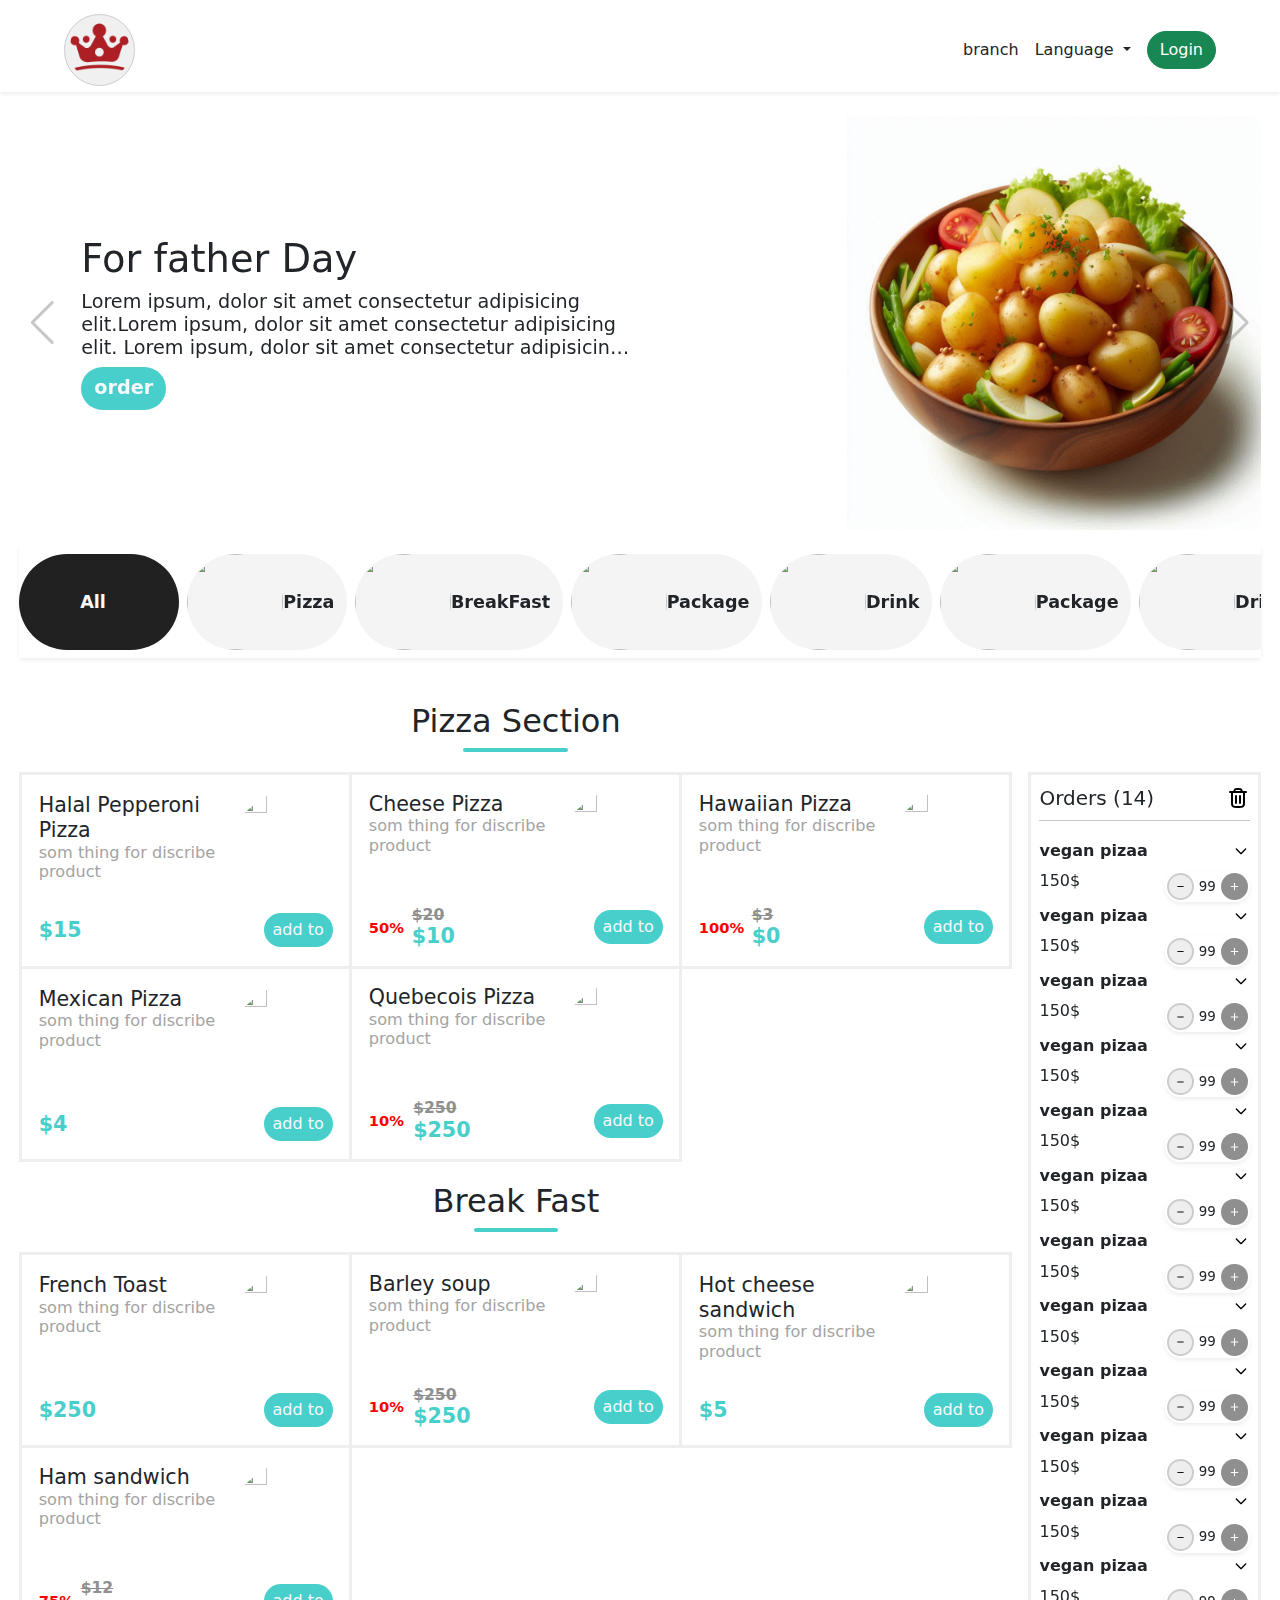
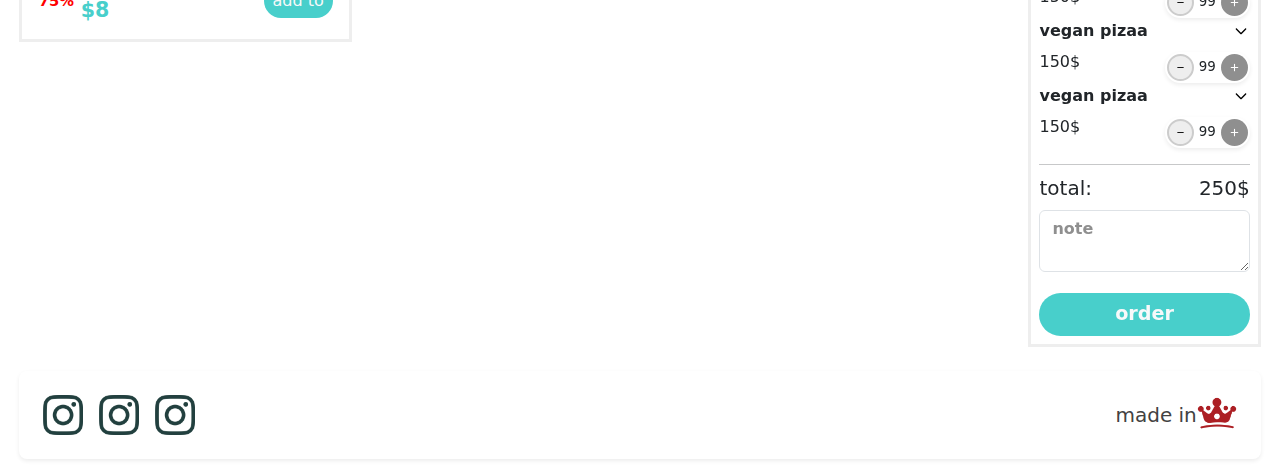
==== commit d11ad080: "add 404 page" ====
--- a/work space/website/home.html
+++ b/work space/website/home.html
@@ -1297,7 +1297,7 @@
         <textarea placeholder="note" class="w-100 form-control  shadow-none order-note font-sm"></textarea>
         <div class="spaceFormOrdBtn" ></div>
 
-        <div class="btn btn-main-color w-100  text-light bold order-btn rounded-main position-sticky bottom-0">order</div>
+        <div class="btn btn-main-color w-100  text-light bold order-btn rounded-main">order</div>
 
 
       </div>
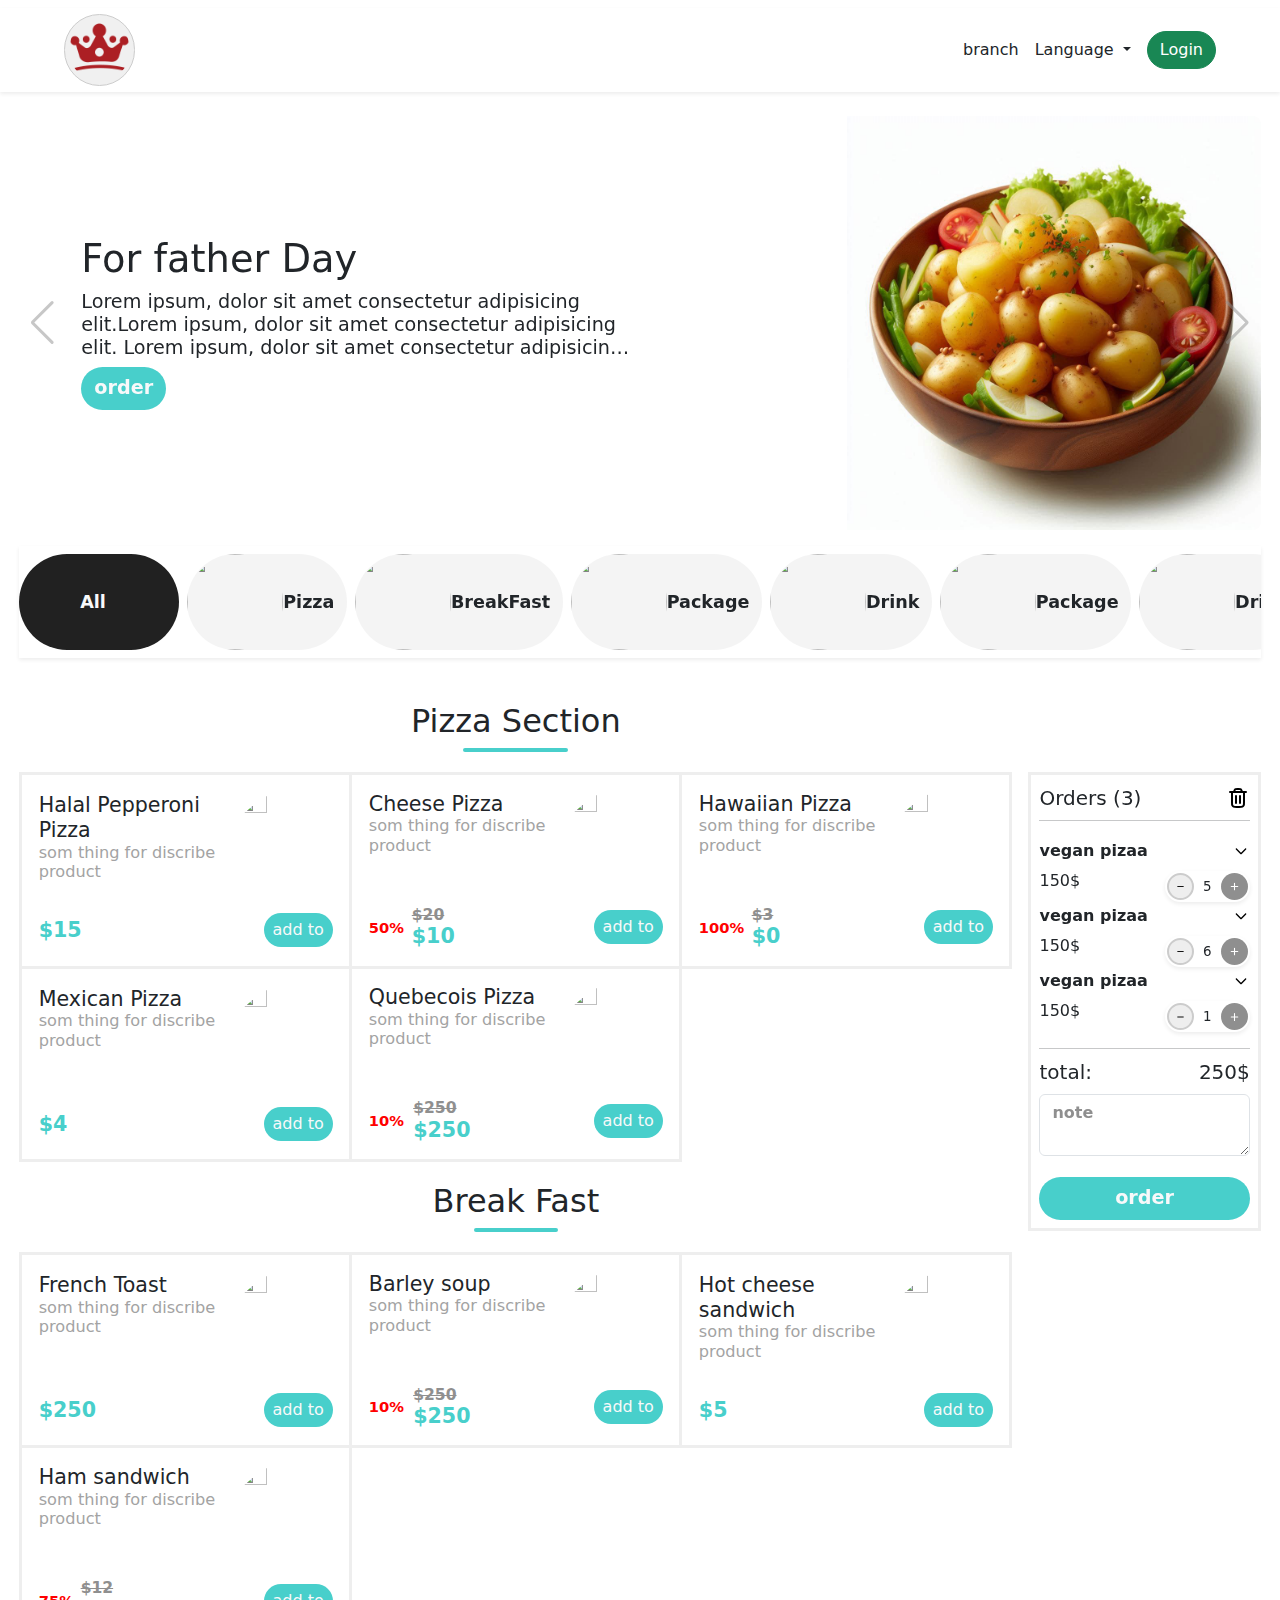
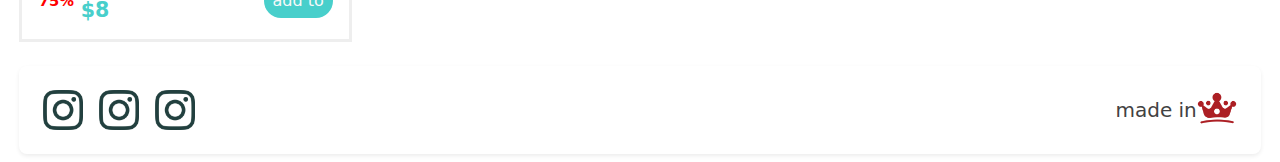
==== commit 3b7a00a2: "fix mines option" ====
--- a/work space/website/home.html
+++ b/work space/website/home.html
@@ -26,9 +26,9 @@
               </g>
             </svg>
           </div>
-          <div class="navLogo d-flex align-items-center ">
+          <a href="#" class="navLogo d-flex align-items-center ">
             <img src="../../asset/img/general/logoPng.png" alt="" class="pill h-100  p-1  pointer">
-          </div>
+          </a>
         </div>
         <div class="nav-items d-flex align-items-center gap-3 ">
           <ul class="d-flex list-unstyled gap-3 p-0 m-0 nav-item-none-sm">
@@ -145,7 +145,7 @@
           <div class="cat-img  overflow-hidden ">
             <img src="https://lapetitepause.ca/media/72f38a02-b83c-4ef0-95e5-4c0745d17cef.png" class="w-100 h-100 object-fit-cover" alt="">
           </div>
-          <a class="fit-content-W" onclick="scrollToElement('#pizza-part')">BreakFast </a>
+          <a class="fit-content-W" onclick="scrollToElement('#BreakFast-part')">BreakFast </a>
         </div>
         <div class="swiper-slide cat-item d-flex align-items-center " >
           <div class="cat-img  overflow-hidden ">
@@ -215,7 +215,7 @@
   </section>
 
   <main class="show-product-container mt-4">
-    <div class="title-container text-center">
+    <div class="title-container text-center" id="pizza-part">
       <h2>Pizza Section</h2>
       <div class="title-line"></div>
     </div>
@@ -461,7 +461,7 @@
         </div>
       </div>      
       <div class="title-container text-center">
-        <h2>Break Fast</h2>
+        <h2 id="BreakFast-part">Break Fast</h2>
         <div class="title-line"></div>
       </div>
       <div class="row  m-0 g-2 align-items-lg-stretch  mx-auto card-type2-container-row cat-target"  section-name="2">
@@ -691,7 +691,7 @@
                 <div class="nud-container d-flex  justify-content-around  align-self-end  shadow-sm   ">
                   <div class="nud-mines  "><img src="../../asset/svg/general/minus.svg" alt=""></div>
                   <div class="nud-num ">
-                    <h5>99</h5>
+                    <h5>5</h5>
                   </div>
                   <div class="nud-plus  "><img src="../../asset/svg/general/plus.svg" alt=""></div>
 
@@ -735,7 +735,7 @@
                 <div class="nud-container d-flex  justify-content-around  align-self-end  shadow-sm   ">
                   <div class="nud-mines  "><img src="../../asset/svg/general/minus.svg" alt=""></div>
                   <div class="nud-num ">
-                    <h5>99</h5>
+                    <h5>6</h5>
                   </div>
                   <div class="nud-plus  "><img src="../../asset/svg/general/plus.svg" alt=""></div>
 
@@ -779,7 +779,7 @@
                 <div class="nud-container d-flex  justify-content-around  align-self-end  shadow-sm   ">
                   <div class="nud-mines  "><img src="../../asset/svg/general/minus.svg" alt=""></div>
                   <div class="nud-num ">
-                    <h5>99</h5>
+                    <h5>1</h5>
                   </div>
                   <div class="nud-plus  "><img src="../../asset/svg/general/plus.svg" alt=""></div>
 
@@ -803,490 +803,6 @@
 
 
           </li>
-          <li class="order-Item accordion-item border-0 border-bottom-1 ">
-            <div class="accordion-header ">
-
-              <div class="d-flex justify-content-between align-items-center mb-2">
-                <h6 class="m-0 font-sm"> <strong>vegan pizaa</strong> </h6>
-                <button class="btn show-sub-toping  p-0" data-bs-toggle="collapse"
-                  data-bs-target="#panelsStayOpen-collapse3" aria-expanded="true"
-                  aria-controls="panelsStayOpen-collapseOne">
-                  <svg viewBox="0 0 24 24" fill="none">
-                    <path fill-rule="evenodd" clip-rule="evenodd"
-                      d="M4.29289 8.29289C4.68342 7.90237 5.31658 7.90237 5.70711 8.29289L12 14.5858L18.2929 8.29289C18.6834 7.90237 19.3166 7.90237 19.7071 8.29289C20.0976 8.68342 20.0976 9.31658 19.7071 9.70711L12.7071 16.7071C12.3166 17.0976 11.6834 17.0976 11.2929 16.7071L4.29289 9.70711C3.90237 9.31658 3.90237 8.68342 4.29289 8.29289Z"
-                      fill="#000000" />
-                  </svg>
-                </button>
-              </div>
-              <div class="d-flex justify-content-between">
-                <h6 class="font-sm">150$</h6>
-                <div class="nud-container d-flex  justify-content-around  align-self-end  shadow-sm   ">
-                  <div class="nud-mines  "><img src="../../asset/svg/general/minus.svg" alt=""></div>
-                  <div class="nud-num ">
-                    <h5>99</h5>
-                  </div>
-                  <div class="nud-plus  "><img src="../../asset/svg/general/plus.svg" alt=""></div>
-
-                </div>
-              </div>
-            </div>
-            <div id="panelsStayOpen-collapse3" class="accordion-collapse collapse ">
-              <div class="accordion-body   p-1 ">
-                <ul class="list-group p-0 ">
-                  <li class="list-group-item  font-sm border-start-0 border-end-0 rounded-0">Cras justo odio</li>
-                  <li class="list-group-item  font-sm border-start-0 border-end-0 rounded-0">Dapibus ac facilisis in
-                  </li>
-                  <li class="list-group-item  font-sm border-start-0 border-end-0 rounded-0">Morbi leo risus</li>
-                  <li class="list-group-item  font-sm border-start-0 border-end-0 rounded-0">Porta ac consectetur ac
-                  </li>
-                  <li class="list-group-item  font-sm border-start-0 border-end-0 border-bottom-0 rounded-0">Vestibulum
-                    at eros</li>
-                </ul>
-              </div>
-            </div>
-
-
-          </li>
-          <li class="order-Item accordion-item border-0 border-bottom-1  ">
-            <div class="accordion-header">
-
-              <div class="d-flex justify-content-between align-items-center mb-2">
-                <h6 class="m-0 font-sm"> <strong>vegan pizaa</strong> </h6>
-                <button class="btn show-sub-toping  p-0" data-bs-toggle="collapse"
-                  data-bs-target="#panelsStayOpen-collapse2" aria-expanded="true"
-                  aria-controls="panelsStayOpen-collapseOne">
-                  <svg viewBox="0 0 24 24" fill="none">
-                    <path fill-rule="evenodd" clip-rule="evenodd"
-                      d="M4.29289 8.29289C4.68342 7.90237 5.31658 7.90237 5.70711 8.29289L12 14.5858L18.2929 8.29289C18.6834 7.90237 19.3166 7.90237 19.7071 8.29289C20.0976 8.68342 20.0976 9.31658 19.7071 9.70711L12.7071 16.7071C12.3166 17.0976 11.6834 17.0976 11.2929 16.7071L4.29289 9.70711C3.90237 9.31658 3.90237 8.68342 4.29289 8.29289Z"
-                      fill="#000000" />
-                  </svg>
-                </button>
-              </div>
-              <div class="d-flex justify-content-between">
-                <h6 class="font-sm">150$</h6>
-                <div class="nud-container d-flex  justify-content-around  align-self-end  shadow-sm   ">
-                  <div class="nud-mines  "><img src="../../asset/svg/general/minus.svg" alt=""></div>
-                  <div class="nud-num ">
-                    <h5>99</h5>
-                  </div>
-                  <div class="nud-plus  "><img src="../../asset/svg/general/plus.svg" alt=""></div>
-
-                </div>
-              </div>
-            </div>
-            <div id="panelsStayOpen-collapse2" class="accordion-collapse collapse ">
-              <div class="accordion-body   p-1 ">
-                <ul class="list-group p-0 ">
-                  <li class="list-group-item  font-sm border-start-0 border-end-0 rounded-0">Cras justo odio</li>
-                  <li class="list-group-item  font-sm border-start-0 border-end-0 rounded-0">Dapibus ac facilisis in
-                  </li>
-                  <li class="list-group-item  font-sm border-start-0 border-end-0 rounded-0">Morbi leo risus</li>
-                  <li class="list-group-item  font-sm border-start-0 border-end-0 rounded-0">Porta ac consectetur ac
-                  </li>
-                  <li class="list-group-item  font-sm border-start-0 border-end-0 border-bottom-0 rounded-0">Vestibulum
-                    at eros</li>
-                </ul>
-              </div>
-            </div>
-
-
-          </li>
-          <li class="order-Item accordion-item border-0 border-bottom-1 ">
-            <div class="accordion-header ">
-
-              <div class="d-flex justify-content-between align-items-center mb-2">
-                <h6 class="m-0 font-sm"> <strong>vegan pizaa</strong> </h6>
-                <button class="btn show-sub-toping  p-0" data-bs-toggle="collapse"
-                  data-bs-target="#panelsStayOpen-collapse3" aria-expanded="true"
-                  aria-controls="panelsStayOpen-collapseOne">
-                  <svg viewBox="0 0 24 24" fill="none">
-                    <path fill-rule="evenodd" clip-rule="evenodd"
-                      d="M4.29289 8.29289C4.68342 7.90237 5.31658 7.90237 5.70711 8.29289L12 14.5858L18.2929 8.29289C18.6834 7.90237 19.3166 7.90237 19.7071 8.29289C20.0976 8.68342 20.0976 9.31658 19.7071 9.70711L12.7071 16.7071C12.3166 17.0976 11.6834 17.0976 11.2929 16.7071L4.29289 9.70711C3.90237 9.31658 3.90237 8.68342 4.29289 8.29289Z"
-                      fill="#000000" />
-                  </svg>
-                </button>
-              </div>
-              <div class="d-flex justify-content-between">
-                <h6 class="font-sm">150$</h6>
-                <div class="nud-container d-flex  justify-content-around  align-self-end  shadow-sm   ">
-                  <div class="nud-mines  "><img src="../../asset/svg/general/minus.svg" alt=""></div>
-                  <div class="nud-num ">
-                    <h5>99</h5>
-                  </div>
-                  <div class="nud-plus  "><img src="../../asset/svg/general/plus.svg" alt=""></div>
-
-                </div>
-              </div>
-            </div>
-            <div id="panelsStayOpen-collapse3" class="accordion-collapse collapse ">
-              <div class="accordion-body   p-1 ">
-                <ul class="list-group p-0 ">
-                  <li class="list-group-item  font-sm border-start-0 border-end-0 rounded-0">Cras justo odio</li>
-                  <li class="list-group-item  font-sm border-start-0 border-end-0 rounded-0">Dapibus ac facilisis in
-                  </li>
-                  <li class="list-group-item  font-sm border-start-0 border-end-0 rounded-0">Morbi leo risus</li>
-                  <li class="list-group-item  font-sm border-start-0 border-end-0 rounded-0">Porta ac consectetur ac
-                  </li>
-                  <li class="list-group-item  font-sm border-start-0 border-end-0 border-bottom-0 rounded-0">Vestibulum
-                    at eros</li>
-                </ul>
-              </div>
-            </div>
-
-
-          </li>
-          <li class="order-Item accordion-item border-0 border-bottom-1  ">
-            <div class="accordion-header">
-
-              <div class="d-flex justify-content-between align-items-center mb-2">
-                <h6 class="m-0 font-sm"> <strong>vegan pizaa</strong> </h6>
-                <button class="btn show-sub-toping  p-0" data-bs-toggle="collapse"
-                  data-bs-target="#panelsStayOpen-collapse2" aria-expanded="true"
-                  aria-controls="panelsStayOpen-collapseOne">
-                  <svg viewBox="0 0 24 24" fill="none">
-                    <path fill-rule="evenodd" clip-rule="evenodd"
-                      d="M4.29289 8.29289C4.68342 7.90237 5.31658 7.90237 5.70711 8.29289L12 14.5858L18.2929 8.29289C18.6834 7.90237 19.3166 7.90237 19.7071 8.29289C20.0976 8.68342 20.0976 9.31658 19.7071 9.70711L12.7071 16.7071C12.3166 17.0976 11.6834 17.0976 11.2929 16.7071L4.29289 9.70711C3.90237 9.31658 3.90237 8.68342 4.29289 8.29289Z"
-                      fill="#000000" />
-                  </svg>
-                </button>
-              </div>
-              <div class="d-flex justify-content-between">
-                <h6 class="font-sm">150$</h6>
-                <div class="nud-container d-flex  justify-content-around  align-self-end  shadow-sm   ">
-                  <div class="nud-mines  "><img src="../../asset/svg/general/minus.svg" alt=""></div>
-                  <div class="nud-num ">
-                    <h5>99</h5>
-                  </div>
-                  <div class="nud-plus  "><img src="../../asset/svg/general/plus.svg" alt=""></div>
-
-                </div>
-              </div>
-            </div>
-            <div id="panelsStayOpen-collapse2" class="accordion-collapse collapse ">
-              <div class="accordion-body   p-1 ">
-                <ul class="list-group p-0 ">
-                  <li class="list-group-item  font-sm border-start-0 border-end-0 rounded-0">Cras justo odio</li>
-                  <li class="list-group-item  font-sm border-start-0 border-end-0 rounded-0">Dapibus ac facilisis in
-                  </li>
-                  <li class="list-group-item  font-sm border-start-0 border-end-0 rounded-0">Morbi leo risus</li>
-                  <li class="list-group-item  font-sm border-start-0 border-end-0 rounded-0">Porta ac consectetur ac
-                  </li>
-                  <li class="list-group-item  font-sm border-start-0 border-end-0 border-bottom-0 rounded-0">Vestibulum
-                    at eros</li>
-                </ul>
-              </div>
-            </div>
-
-
-          </li>
-          <li class="order-Item accordion-item border-0 border-bottom-1 ">
-            <div class="accordion-header ">
-
-              <div class="d-flex justify-content-between align-items-center mb-2">
-                <h6 class="m-0 font-sm"> <strong>vegan pizaa</strong> </h6>
-                <button class="btn show-sub-toping  p-0" data-bs-toggle="collapse"
-                  data-bs-target="#panelsStayOpen-collapse3" aria-expanded="true"
-                  aria-controls="panelsStayOpen-collapseOne">
-                  <svg viewBox="0 0 24 24" fill="none">
-                    <path fill-rule="evenodd" clip-rule="evenodd"
-                      d="M4.29289 8.29289C4.68342 7.90237 5.31658 7.90237 5.70711 8.29289L12 14.5858L18.2929 8.29289C18.6834 7.90237 19.3166 7.90237 19.7071 8.29289C20.0976 8.68342 20.0976 9.31658 19.7071 9.70711L12.7071 16.7071C12.3166 17.0976 11.6834 17.0976 11.2929 16.7071L4.29289 9.70711C3.90237 9.31658 3.90237 8.68342 4.29289 8.29289Z"
-                      fill="#000000" />
-                  </svg>
-                </button>
-              </div>
-              <div class="d-flex justify-content-between">
-                <h6 class="font-sm">150$</h6>
-                <div class="nud-container d-flex  justify-content-around  align-self-end  shadow-sm   ">
-                  <div class="nud-mines  "><img src="../../asset/svg/general/minus.svg" alt=""></div>
-                  <div class="nud-num ">
-                    <h5>99</h5>
-                  </div>
-                  <div class="nud-plus  "><img src="../../asset/svg/general/plus.svg" alt=""></div>
-
-                </div>
-              </div>
-            </div>
-            <div id="panelsStayOpen-collapse3" class="accordion-collapse collapse ">
-              <div class="accordion-body   p-1 ">
-                <ul class="list-group p-0 ">
-                  <li class="list-group-item  font-sm border-start-0 border-end-0 rounded-0">Cras justo odio</li>
-                  <li class="list-group-item  font-sm border-start-0 border-end-0 rounded-0">Dapibus ac facilisis in
-                  </li>
-                  <li class="list-group-item  font-sm border-start-0 border-end-0 rounded-0">Morbi leo risus</li>
-                  <li class="list-group-item  font-sm border-start-0 border-end-0 rounded-0">Porta ac consectetur ac
-                  </li>
-                  <li class="list-group-item  font-sm border-start-0 border-end-0 border-bottom-0 rounded-0">Vestibulum
-                    at eros</li>
-                </ul>
-              </div>
-            </div>
-
-
-          </li>
-          <li class="order-Item accordion-item border-0 border-bottom-1  ">
-            <div class="accordion-header">
-
-              <div class="d-flex justify-content-between align-items-center mb-2">
-                <h6 class="m-0 font-sm"> <strong>vegan pizaa</strong> </h6>
-                <button class="btn show-sub-toping  p-0" data-bs-toggle="collapse"
-                  data-bs-target="#panelsStayOpen-collapse2" aria-expanded="true"
-                  aria-controls="panelsStayOpen-collapseOne">
-                  <svg viewBox="0 0 24 24" fill="none">
-                    <path fill-rule="evenodd" clip-rule="evenodd"
-                      d="M4.29289 8.29289C4.68342 7.90237 5.31658 7.90237 5.70711 8.29289L12 14.5858L18.2929 8.29289C18.6834 7.90237 19.3166 7.90237 19.7071 8.29289C20.0976 8.68342 20.0976 9.31658 19.7071 9.70711L12.7071 16.7071C12.3166 17.0976 11.6834 17.0976 11.2929 16.7071L4.29289 9.70711C3.90237 9.31658 3.90237 8.68342 4.29289 8.29289Z"
-                      fill="#000000" />
-                  </svg>
-                </button>
-              </div>
-              <div class="d-flex justify-content-between">
-                <h6 class="font-sm">150$</h6>
-                <div class="nud-container d-flex  justify-content-around  align-self-end  shadow-sm   ">
-                  <div class="nud-mines  "><img src="../../asset/svg/general/minus.svg" alt=""></div>
-                  <div class="nud-num ">
-                    <h5>99</h5>
-                  </div>
-                  <div class="nud-plus  "><img src="../../asset/svg/general/plus.svg" alt=""></div>
-
-                </div>
-              </div>
-            </div>
-            <div id="panelsStayOpen-collapse2" class="accordion-collapse collapse ">
-              <div class="accordion-body   p-1 ">
-                <ul class="list-group p-0 ">
-                  <li class="list-group-item  font-sm border-start-0 border-end-0 rounded-0">Cras justo odio</li>
-                  <li class="list-group-item  font-sm border-start-0 border-end-0 rounded-0">Dapibus ac facilisis in
-                  </li>
-                  <li class="list-group-item  font-sm border-start-0 border-end-0 rounded-0">Morbi leo risus</li>
-                  <li class="list-group-item  font-sm border-start-0 border-end-0 rounded-0">Porta ac consectetur ac
-                  </li>
-                  <li class="list-group-item  font-sm border-start-0 border-end-0 border-bottom-0 rounded-0">Vestibulum
-                    at eros</li>
-                </ul>
-              </div>
-            </div>
-
-
-          </li>
-          <li class="order-Item accordion-item border-0 border-bottom-1 ">
-            <div class="accordion-header ">
-
-              <div class="d-flex justify-content-between align-items-center mb-2">
-                <h6 class="m-0 font-sm"> <strong>vegan pizaa</strong> </h6>
-                <button class="btn show-sub-toping  p-0" data-bs-toggle="collapse"
-                  data-bs-target="#panelsStayOpen-collapse3" aria-expanded="true"
-                  aria-controls="panelsStayOpen-collapseOne">
-                  <svg viewBox="0 0 24 24" fill="none">
-                    <path fill-rule="evenodd" clip-rule="evenodd"
-                      d="M4.29289 8.29289C4.68342 7.90237 5.31658 7.90237 5.70711 8.29289L12 14.5858L18.2929 8.29289C18.6834 7.90237 19.3166 7.90237 19.7071 8.29289C20.0976 8.68342 20.0976 9.31658 19.7071 9.70711L12.7071 16.7071C12.3166 17.0976 11.6834 17.0976 11.2929 16.7071L4.29289 9.70711C3.90237 9.31658 3.90237 8.68342 4.29289 8.29289Z"
-                      fill="#000000" />
-                  </svg>
-                </button>
-              </div>
-              <div class="d-flex justify-content-between">
-                <h6 class="font-sm">150$</h6>
-                <div class="nud-container d-flex  justify-content-around  align-self-end  shadow-sm   ">
-                  <div class="nud-mines  "><img src="../../asset/svg/general/minus.svg" alt=""></div>
-                  <div class="nud-num ">
-                    <h5>99</h5>
-                  </div>
-                  <div class="nud-plus  "><img src="../../asset/svg/general/plus.svg" alt=""></div>
-
-                </div>
-              </div>
-            </div>
-            <div id="panelsStayOpen-collapse3" class="accordion-collapse collapse ">
-              <div class="accordion-body   p-1 ">
-                <ul class="list-group p-0 ">
-                  <li class="list-group-item  font-sm border-start-0 border-end-0 rounded-0">Cras justo odio</li>
-                  <li class="list-group-item  font-sm border-start-0 border-end-0 rounded-0">Dapibus ac facilisis in
-                  </li>
-                  <li class="list-group-item  font-sm border-start-0 border-end-0 rounded-0">Morbi leo risus</li>
-                  <li class="list-group-item  font-sm border-start-0 border-end-0 rounded-0">Porta ac consectetur ac
-                  </li>
-                  <li class="list-group-item  font-sm border-start-0 border-end-0 border-bottom-0 rounded-0">Vestibulum
-                    at eros</li>
-                </ul>
-              </div>
-            </div>
-
-
-          </li>          <li class="order-Item accordion-item border-0 border-bottom-1  ">
-            <div class="accordion-header">
-
-              <div class="d-flex justify-content-between align-items-center mb-2">
-                <h6 class="m-0 font-sm"> <strong>vegan pizaa</strong> </h6>
-                <button class="btn show-sub-toping  p-0" data-bs-toggle="collapse"
-                  data-bs-target="#panelsStayOpen-collapse2" aria-expanded="true"
-                  aria-controls="panelsStayOpen-collapseOne">
-                  <svg viewBox="0 0 24 24" fill="none">
-                    <path fill-rule="evenodd" clip-rule="evenodd"
-                      d="M4.29289 8.29289C4.68342 7.90237 5.31658 7.90237 5.70711 8.29289L12 14.5858L18.2929 8.29289C18.6834 7.90237 19.3166 7.90237 19.7071 8.29289C20.0976 8.68342 20.0976 9.31658 19.7071 9.70711L12.7071 16.7071C12.3166 17.0976 11.6834 17.0976 11.2929 16.7071L4.29289 9.70711C3.90237 9.31658 3.90237 8.68342 4.29289 8.29289Z"
-                      fill="#000000" />
-                  </svg>
-                </button>
-              </div>
-              <div class="d-flex justify-content-between">
-                <h6 class="font-sm">150$</h6>
-                <div class="nud-container d-flex  justify-content-around  align-self-end  shadow-sm   ">
-                  <div class="nud-mines  "><img src="../../asset/svg/general/minus.svg" alt=""></div>
-                  <div class="nud-num ">
-                    <h5>99</h5>
-                  </div>
-                  <div class="nud-plus  "><img src="../../asset/svg/general/plus.svg" alt=""></div>
-
-                </div>
-              </div>
-            </div>
-            <div id="panelsStayOpen-collapse2" class="accordion-collapse collapse ">
-              <div class="accordion-body   p-1 ">
-                <ul class="list-group p-0 ">
-                  <li class="list-group-item  font-sm border-start-0 border-end-0 rounded-0">Cras justo odio</li>
-                  <li class="list-group-item  font-sm border-start-0 border-end-0 rounded-0">Dapibus ac facilisis in
-                  </li>
-                  <li class="list-group-item  font-sm border-start-0 border-end-0 rounded-0">Morbi leo risus</li>
-                  <li class="list-group-item  font-sm border-start-0 border-end-0 rounded-0">Porta ac consectetur ac
-                  </li>
-                  <li class="list-group-item  font-sm border-start-0 border-end-0 border-bottom-0 rounded-0">Vestibulum
-                    at eros</li>
-                </ul>
-              </div>
-            </div>
-
-
-          </li>
-          <li class="order-Item accordion-item border-0 border-bottom-1 ">
-            <div class="accordion-header ">
-
-              <div class="d-flex justify-content-between align-items-center mb-2">
-                <h6 class="m-0 font-sm"> <strong>vegan pizaa</strong> </h6>
-                <button class="btn show-sub-toping  p-0" data-bs-toggle="collapse"
-                  data-bs-target="#panelsStayOpen-collapse3" aria-expanded="true"
-                  aria-controls="panelsStayOpen-collapseOne">
-                  <svg viewBox="0 0 24 24" fill="none">
-                    <path fill-rule="evenodd" clip-rule="evenodd"
-                      d="M4.29289 8.29289C4.68342 7.90237 5.31658 7.90237 5.70711 8.29289L12 14.5858L18.2929 8.29289C18.6834 7.90237 19.3166 7.90237 19.7071 8.29289C20.0976 8.68342 20.0976 9.31658 19.7071 9.70711L12.7071 16.7071C12.3166 17.0976 11.6834 17.0976 11.2929 16.7071L4.29289 9.70711C3.90237 9.31658 3.90237 8.68342 4.29289 8.29289Z"
-                      fill="#000000" />
-                  </svg>
-                </button>
-              </div>
-              <div class="d-flex justify-content-between">
-                <h6 class="font-sm">150$</h6>
-                <div class="nud-container d-flex  justify-content-around  align-self-end  shadow-sm   ">
-                  <div class="nud-mines  "><img src="../../asset/svg/general/minus.svg" alt=""></div>
-                  <div class="nud-num ">
-                    <h5>99</h5>
-                  </div>
-                  <div class="nud-plus  "><img src="../../asset/svg/general/plus.svg" alt=""></div>
-
-                </div>
-              </div>
-            </div>
-            <div id="panelsStayOpen-collapse3" class="accordion-collapse collapse ">
-              <div class="accordion-body   p-1 ">
-                <ul class="list-group p-0 ">
-                  <li class="list-group-item  font-sm border-start-0 border-end-0 rounded-0">Cras justo odio</li>
-                  <li class="list-group-item  font-sm border-start-0 border-end-0 rounded-0">Dapibus ac facilisis in
-                  </li>
-                  <li class="list-group-item  font-sm border-start-0 border-end-0 rounded-0">Morbi leo risus</li>
-                  <li class="list-group-item  font-sm border-start-0 border-end-0 rounded-0">Porta ac consectetur ac
-                  </li>
-                  <li class="list-group-item  font-sm border-start-0 border-end-0 border-bottom-0 rounded-0">Vestibulum
-                    at eros</li>
-                </ul>
-              </div>
-            </div>
-
-
-          </li>
-          <li class="order-Item accordion-item border-0 border-bottom-1  ">
-            <div class="accordion-header">
-
-              <div class="d-flex justify-content-between align-items-center mb-2">
-                <h6 class="m-0 font-sm"> <strong>vegan pizaa</strong> </h6>
-                <button class="btn show-sub-toping  p-0" data-bs-toggle="collapse"
-                  data-bs-target="#panelsStayOpen-collapse2" aria-expanded="true"
-                  aria-controls="panelsStayOpen-collapseOne">
-                  <svg viewBox="0 0 24 24" fill="none">
-                    <path fill-rule="evenodd" clip-rule="evenodd"
-                      d="M4.29289 8.29289C4.68342 7.90237 5.31658 7.90237 5.70711 8.29289L12 14.5858L18.2929 8.29289C18.6834 7.90237 19.3166 7.90237 19.7071 8.29289C20.0976 8.68342 20.0976 9.31658 19.7071 9.70711L12.7071 16.7071C12.3166 17.0976 11.6834 17.0976 11.2929 16.7071L4.29289 9.70711C3.90237 9.31658 3.90237 8.68342 4.29289 8.29289Z"
-                      fill="#000000" />
-                  </svg>
-                </button>
-              </div>
-              <div class="d-flex justify-content-between">
-                <h6 class="font-sm">150$</h6>
-                <div class="nud-container d-flex  justify-content-around  align-self-end  shadow-sm   ">
-                  <div class="nud-mines  "><img src="../../asset/svg/general/minus.svg" alt=""></div>
-                  <div class="nud-num ">
-                    <h5>99</h5>
-                  </div>
-                  <div class="nud-plus  "><img src="../../asset/svg/general/plus.svg" alt=""></div>
-
-                </div>
-              </div>
-            </div>
-            <div id="panelsStayOpen-collapse2" class="accordion-collapse collapse ">
-              <div class="accordion-body   p-1 ">
-                <ul class="list-group p-0 ">
-                  <li class="list-group-item  font-sm border-start-0 border-end-0 rounded-0">Cras justo odio</li>
-                  <li class="list-group-item  font-sm border-start-0 border-end-0 rounded-0">Dapibus ac facilisis in
-                  </li>
-                  <li class="list-group-item  font-sm border-start-0 border-end-0 rounded-0">Morbi leo risus</li>
-                  <li class="list-group-item  font-sm border-start-0 border-end-0 rounded-0">Porta ac consectetur ac
-                  </li>
-                  <li class="list-group-item  font-sm border-start-0 border-end-0 border-bottom-0 rounded-0">Vestibulum
-                    at eros</li>
-                </ul>
-              </div>
-            </div>
-
-
-          </li>
-          <li class="order-Item accordion-item border-0 border-bottom-1 ">
-            <div class="accordion-header ">
-
-              <div class="d-flex justify-content-between align-items-center mb-2">
-                <h6 class="m-0 font-sm"> <strong>vegan pizaa</strong> </h6>
-                <button class="btn show-sub-toping  p-0" data-bs-toggle="collapse"
-                  data-bs-target="#panelsStayOpen-collapse3" aria-expanded="true"
-                  aria-controls="panelsStayOpen-collapseOne">
-                  <svg viewBox="0 0 24 24" fill="none">
-                    <path fill-rule="evenodd" clip-rule="evenodd"
-                      d="M4.29289 8.29289C4.68342 7.90237 5.31658 7.90237 5.70711 8.29289L12 14.5858L18.2929 8.29289C18.6834 7.90237 19.3166 7.90237 19.7071 8.29289C20.0976 8.68342 20.0976 9.31658 19.7071 9.70711L12.7071 16.7071C12.3166 17.0976 11.6834 17.0976 11.2929 16.7071L4.29289 9.70711C3.90237 9.31658 3.90237 8.68342 4.29289 8.29289Z"
-                      fill="#000000" />
-                  </svg>
-                </button>
-              </div>
-              <div class="d-flex justify-content-between">
-                <h6 class="font-sm">150$</h6>
-                <div class="nud-container d-flex  justify-content-around  align-self-end  shadow-sm   ">
-                  <div class="nud-mines  "><img src="../../asset/svg/general/minus.svg" alt=""></div>
-                  <div class="nud-num ">
-                    <h5>99</h5>
-                  </div>
-                  <div class="nud-plus  "><img src="../../asset/svg/general/plus.svg" alt=""></div>
-
-                </div>
-              </div>
-            </div>
-            <div id="panelsStayOpen-collapse3" class="accordion-collapse collapse ">
-              <div class="accordion-body   p-1 ">
-                <ul class="list-group p-0 ">
-                  <li class="list-group-item  font-sm border-start-0 border-end-0 rounded-0">Cras justo odio</li>
-                  <li class="list-group-item  font-sm border-start-0 border-end-0 rounded-0">Dapibus ac facilisis in
-                  </li>
-                  <li class="list-group-item  font-sm border-start-0 border-end-0 rounded-0">Morbi leo risus</li>
-                  <li class="list-group-item  font-sm border-start-0 border-end-0 rounded-0">Porta ac consectetur ac
-                  </li>
-                  <li class="list-group-item  font-sm border-start-0 border-end-0 border-bottom-0 rounded-0">Vestibulum
-                    at eros</li>
-                </ul>
-              </div>
-            </div>
-
-
-          </li>
-          
 
         </ul>
         <hr class="m-0 ">
